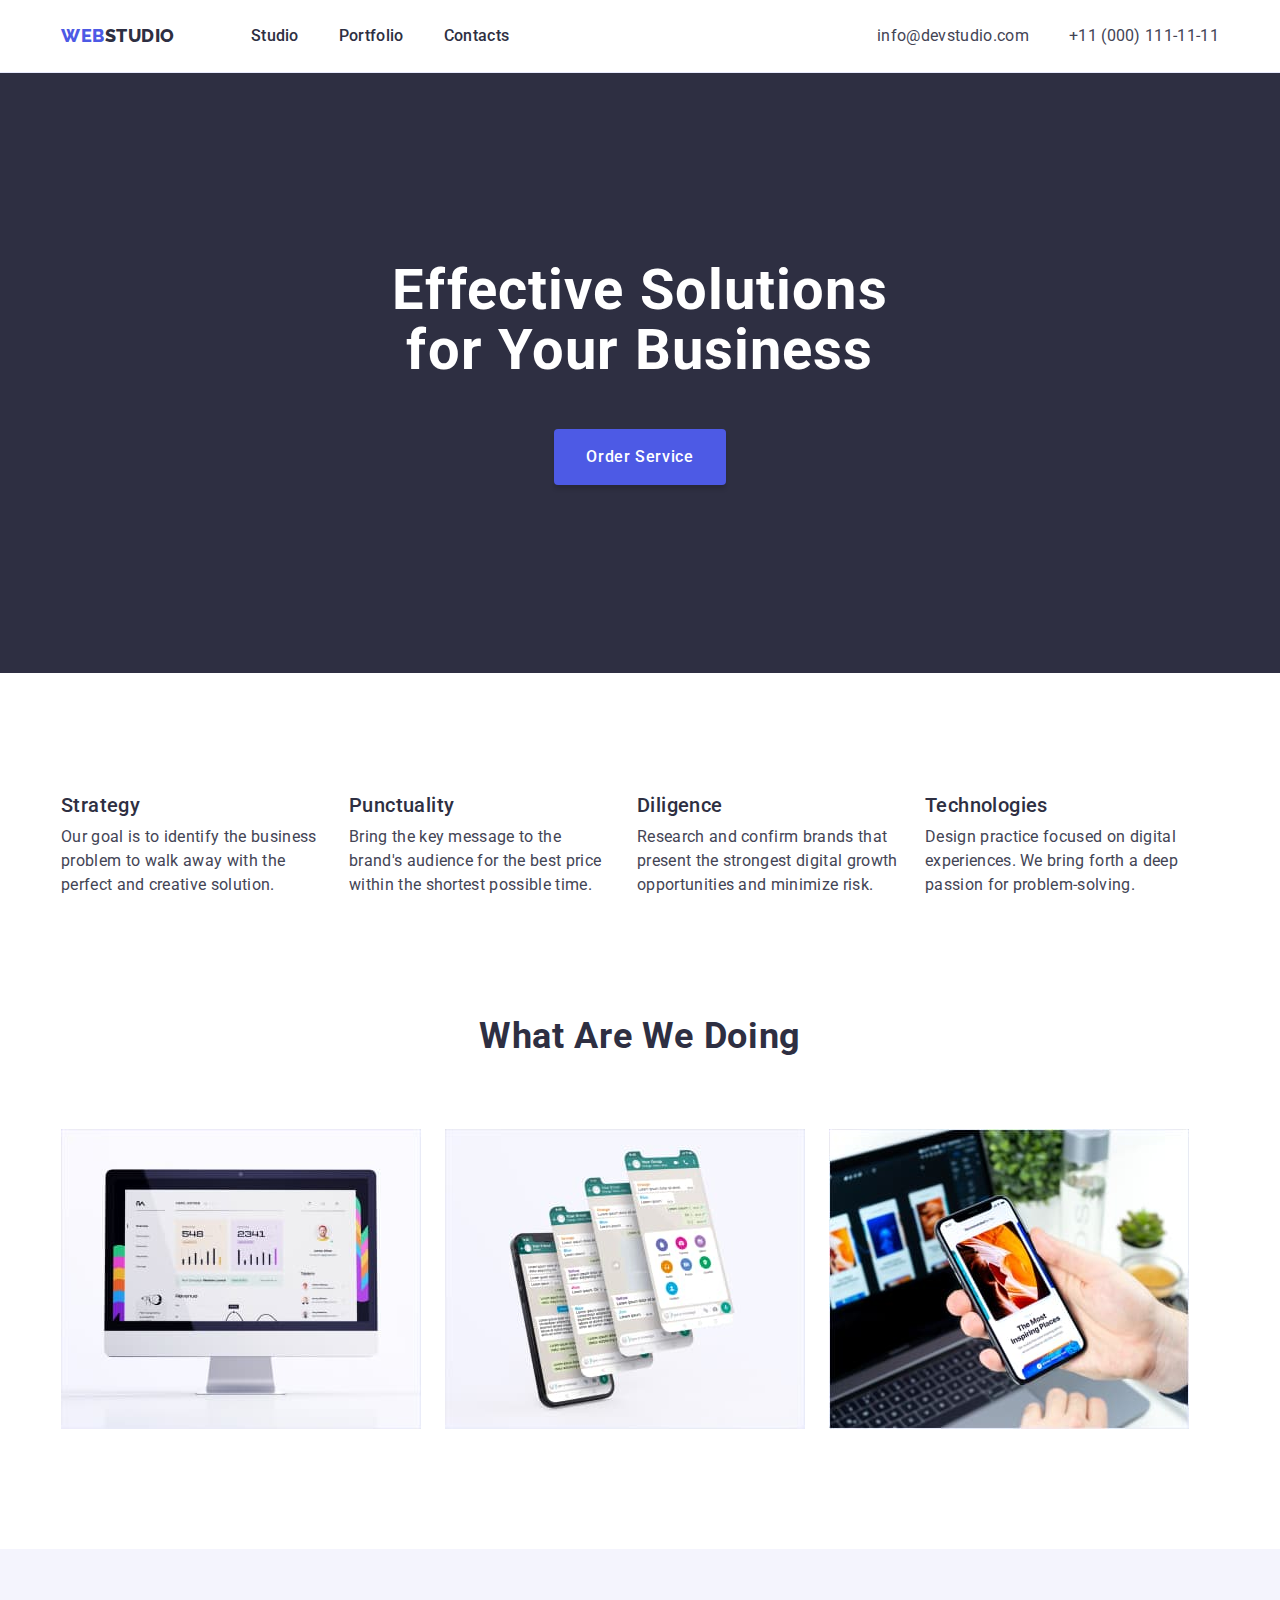
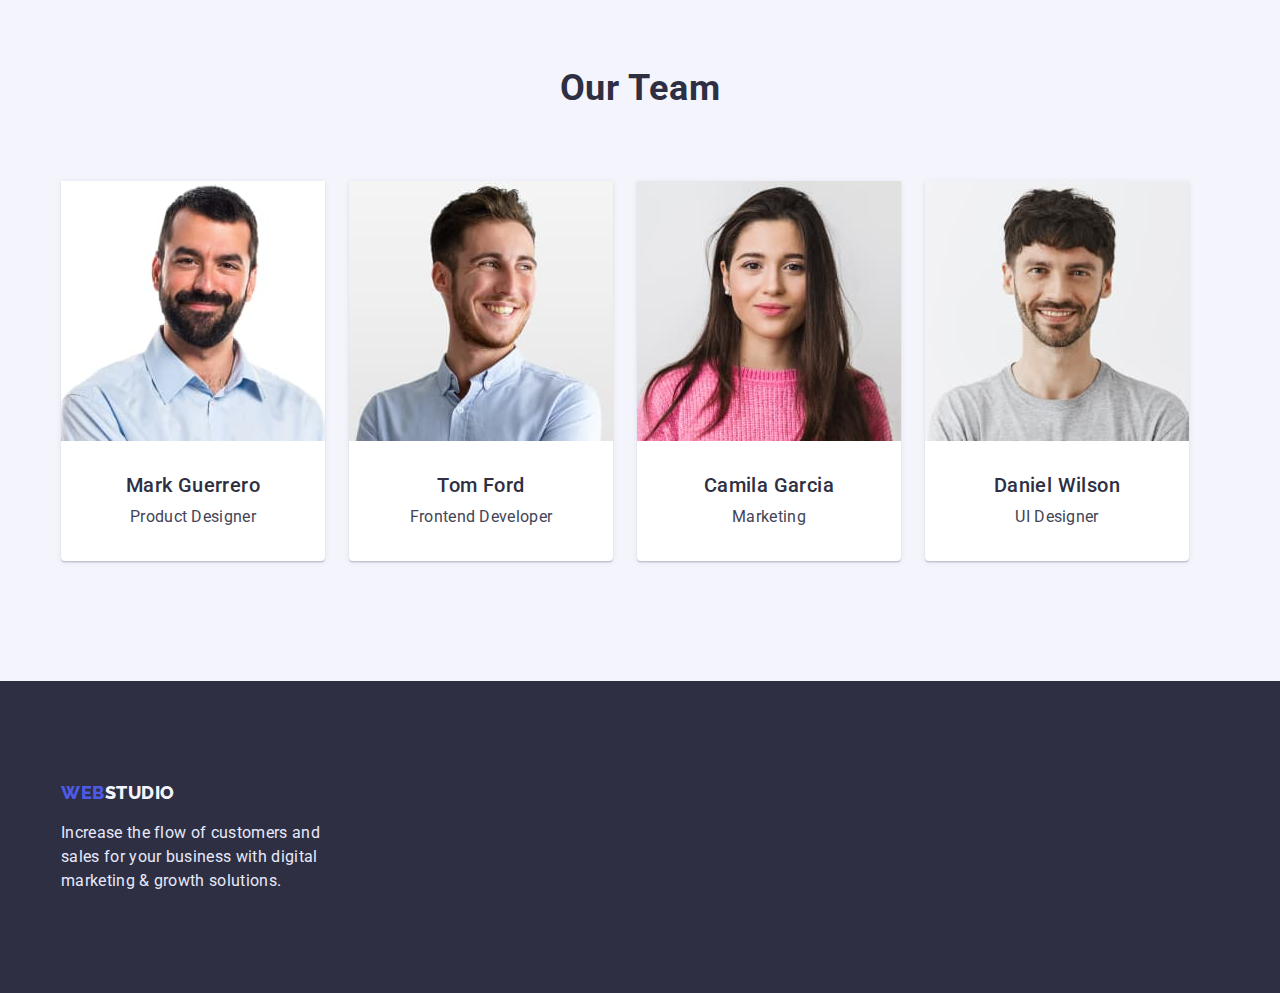
==== index.html @ cf410f0a "Initial commit" ====
<!DOCTYPE html>
<html lang="en">
  <head>
    <meta charset="UTF-8" />
    <meta http-equiv="X-UA-Compatible" content="IE=edge" />
    <meta name="viewport" content="width=device-width, initial-scale=1.0" />
    <title>WebStudio</title>
    <link rel="preconnect" href="https://fonts.googleapis.com" />
    <link rel="preconnect" href="https://fonts.gstatic.com" crossorigin />
    <link
      href="https://fonts.googleapis.com/css2?family=Raleway:wght@800&family=Roboto:wght@400;500;700;900&display=swap"
      rel="stylesheet" />
    <link rel="stylesheet" href="./css/reset.css" />
    <link
      rel="stylesheet"
      href="https://cdnjs.cloudflare.com/ajax/libs/modern-normalize/1.1.0/modern-normalize.min.css"
      integrity="sha512-wpPYUAdjBVSE4KJnH1VR1HeZfpl1ub8YT/NKx4PuQ5NmX2tKuGu6U/JRp5y+Y8XG2tV+wKQpNHVUX03MfMFn9Q=="
      crossorigin="anonymous"
      referrerpolicy="no-referrer" />
    <link rel="stylesheet" href="./css/styles.css" />
  </head>
  <body>
    <header class="header">
      <div class="container">
        <nav class="nav-section">
          <a class="logo" href="./index.html"
            >Web<span class="logo-header">Studio</span></a
          >
          <ul class="nav">
            <li class="nav-list">
              <a class="nav-link activ" href="./index.html">Studio</a>
            </li>
            <li>
              <a class="nav-link" href="./portfolio.html">Portfolio</a>
            </li>
            <li>
              <a class="nav-link" href="">Contacts</a>
            </li>
          </ul>
        </nav>
        <address class="">
          <ul class="address">
            <li>
              <a class="address-link" href="mailto:info@devstudio.com"
                >info@devstudio.com</a
              >
            </li>
            <li>
              <a class="address-link" href="tel:+110001111111"
                >+11 (000) 111-11-11</a
              >
            </li>
          </ul>
        </address>
      </div>
    </header>
    <main>
      <section class="hero">
        <div class="container">
          <div class="hero-content">
            <h1 class="hero-title">Effective Solutions for Your Business</h1>
            <button class="hero-btn" type="button">Order Service</button>
          </div>
        </div>
      </section>
      <section class="skills">
        <div class="container">
          <h2 class="hidden">Skills</h2>
          <ul class="skills-list">
            <li class="skills-item">
              <h3 class="skills-subtitle">Strategy</h3>
              <p class="skills-text">
                Our goal is to identify the business problem to walk away with
                the perfect and creative solution.
              </p>
            </li>
            <li class="skills-item">
              <h3 class="skills-subtitle">Punctuality</h3>
              <p class="skills-text">
                Bring the key message to the brand's audience for the best price
                within the shortest possible time.
              </p>
            </li>
            <li class="skills-item">
              <h3 class="skills-subtitle">Diligence</h3>
              <p class="skills-text">
                Research and confirm brands that present the strongest digital
                growth opportunities and minimize risk.
              </p>
            </li>
            <li class="skills-item">
              <h3 class="skills-subtitle">Technologies</h3>
              <p class="skills-text">
                Design practice focused on digital experiences. We bring forth a
                deep passion for problem-solving.
              </p>
            </li>
          </ul>
        </div>
      </section>
      <section class="doing">
        <div class="container">
          <h2 class="doing-title">What are we doing</h2>
          <ul class="doing-list">
            <li class="doing-item">
              <img
                src="./images/home/work/desktop.jpg"
                alt="Image desktop app"
                width="360"
                height="300" />
            </li>
            <li class="doing-item">
              <img
                src="./images/home/work/mobile.jpg"
                alt="Image mobile app"
                width="360"
                height="300" />
            </li>
            <li class="doing-item">
              <img
                src="./images/home/work/adaptive.jpg"
                alt="Image adaptive app"
                width="360"
                height="300" />
            </li>
          </ul>
        </div>
      </section>
      <section class="team">
        <div class="container">
          <h2 class="team-title">Our Team</h2>
          <ul class="team-list">
            <li class="team-item">
              <img
                src="./images/home/team/mark.jpg"
                alt="Photo Mark Guerrero"
                width="264"
                height="260" />
              <div class="team-content">
                <h3 class="team-subtitle">Mark Guerrero</h3>
                <p class="team-text">Product Designer</p>
              </div>
            </li>
            <li class="team-item">
              <img
                src="./images/home/team/tom.jpg"
                alt="Photo Tom Ford"
                width="264"
                height="260" />
              <div class="team-content">
                <h3 class="team-subtitle">Tom Ford</h3>
                <p class="team-text">Frontend Developer</p>
              </div>
            </li>
            <li class="team-item">
              <img
                src="./images/home/team/camila.jpg"
                alt="Photo Camila Garcia"
                width="264"
                height="260" />
              <div class="team-content">
                <h3 class="team-subtitle">Camila Garcia</h3>
                <p class="team-text">Marketing</p>
              </div>
            </li>
            <li class="team-item">
              <img
                src="./images/home/team/daniel.jpg"
                alt="Photo Daniel Wilson"
                width="264"
                height="260" />
              <div class="team-content">
                <h3 class="team-subtitle">Daniel Wilson</h3>
                <p class="team-text">UI Designer</p>
              </div>
            </li>
          </ul>
        </div>
      </section>
    </main>
    <footer class="footer">
      <div class="container">
        <div class="footer-content">
          <a class="logo" href="./index.html"
            >Web<span class="logo-footer">Studio</span></a
          >
          <p class="footer-text">
            Increase the flow of customers and sales for your business with
            digital marketing & growth solutions.
          </p>
        </div>
      </div>
    </footer>
  </body>
</html>
---- css/styles.css ----
:root {
  --font: "Roboto", sans-serif;
  --color-dark: #2e2f42;
  --color-light: #fff;
  --color-alt: #f4f4fd;
  --color-accent: #4d5ae5;
  --color-active: #404bbf;
  --color-text-light: #e7e9fc;
  --color-text-dark: #434455;

  /* --color-text-modal: #8e8f99; */

  /* --color-bgd-hero: rgba(46, 47, 66, 0.7); */

  /* --color-bgd-modal: rgba(46, 47, 66, 0.4); */

  /* --color-bgd-valid: #31d0aa; */
  --font-heavy: 900;
  --font-black: 800;
  --font-bold: 700;
  --font-medium: 500;
  --font-regular: 400;
  --font-size-h1: 56px;
  --font-size-h2: 36px;
  --font-size-h3: 20px;
  --font-size-big: 18px;
  --font-size-normal: 16px;
  --font-size-small: 12px;
}

body {
  font-family: var(--font);
  font-size: var(--font-size-normal);
  color: var(--color-text-dark);
  background-color: var(--color-light);
}

.container {
  width: 100%;
  max-width: 1158px;
  padding: 0 15px;
  margin: 0 auto;
}

.hidden {
  position: absolute;
  width: 1px;
  height: 1px;
  padding: 0;
  margin: -1px;
  overflow: hidden;
  clip: rect(0 0 0 0);
  clip-path: inset(100%);
  white-space: nowrap;
  border: 0;
}

.logo {
  font-family: Raleway, sans-serif;
  font-size: var(--font-size-big);
  font-weight: var(--font-black);
  line-height: 1.33;
  color: var(--color-accent);
  text-transform: uppercase;
  letter-spacing: 0.03em;
}

.nav-link:is(:hover, :focus),
.address-link:is(:hover, :focus),
.work-subtitle:is(:hover, :focus),
.work-text:is(:hover, :focus) {
  color: var(--color-active);
}

.address-link,
.work-text {
  color: var(--color-text-dark);
}

.hero,
.footer {
  background-color: var(--color-dark);
}

.nav-link,
.address-link,
.skills-text,
.team-text,
.footer-text,
.work-text {
  line-height: 1.5;
  letter-spacing: 0.02em;
}

.address-link,
.skills-text,
.team-text,
.footer-text,
.work-text {
  font-weight: var(--font-regular);
}

.hero-title {
  font-size: var(--font-size-h1);
  line-height: 1.07;
}

.hero-title,
.doing-title,
.team-title {
  font-weight: var(--font-bold);
  text-align: center;
  letter-spacing: 0.02em;
}

.doing-title,
.team-title {
  font-size: var(--font-size-h2);
  line-height: 1.11;
  color: var(--color-dark);
  text-transform: capitalize;
}

.team-subtitle,
.team-text {
  text-align: center;
}

.hero-btn,
.work-btn {
  font-weight: var(--font-medium);
  line-height: 1.5;
  letter-spacing: 0.04em;
}

.hero-btn,
.hero-title,
.work-btn:is(:hover, :focus) {
  color: var(--color-light);
}

.hero-btn:is(:hover, :focus),
.work-btn:is(:hover, :focus) {
  background-color: var(--color-active);
}

.skills-subtitle,
.team-subtitle,
.work-subtitle {
  margin-bottom: 8px;
  font-size: var(--font-size-h3);
  font-weight: var(--font-medium);
  line-height: 1.2;
  color: var(--color-dark);
  letter-spacing: 0.02em;
}

/***************** HOME ******************/

/* =============== HEADER =============== */
.header {
  padding-top: 24px;
  padding-bottom: 24px;
  border-bottom: 1px solid var(--color-text-light);
}

.header > div {
  display: flex;
  align-items: center;
  justify-content: space-between;
}

.logo-header {
  color: var(--color-dark);
}

.nav-section {
  display: flex;
  gap: 76px;
}

.nav {
  display: flex;
  gap: 40px;
}

.nav-link {
  font-weight: var(--font-medium);
  color: var(--color-dark);
}

.address {
  display: flex;
  gap: 40px;
}

/* =============== HERO =============== */
.hero {
  padding-top: 188px;
  padding-bottom: 188px;
}

.hero-title {
  width: 500px;
  margin: 0 auto;
}

.hero-btn {
  display: block;
  padding: 16px 32px;
  margin: 48px auto 0;
  background-color: var(--color-accent);
  border-radius: 4px;
  box-shadow: 0 4px 4px rgb(0 0 0 / 15%);
}

/* =============== SKILLS =============== */
.skills {
  padding-top: 120px;
  padding-bottom: 120px;
}

.skills-list {
  display: flex;
  gap: 24px;
}

.skills-item {
  width: 264px;
}

/* =============== DOING =============== */
.doing {
  padding-bottom: 120px;
}

.doing-title {
  margin-bottom: 72px;
}

.doing-list {
  display: flex;
  gap: 24px;
}

/* =============== TEAM =============== */
.team {
  padding-top: 120px;
  padding-bottom: 120px;
  background-color: var(--color-alt);
}

.team-title {
  margin-bottom: 72px;
}

.team-list {
  display: flex;
  gap: 24px;
}

.team-item {
  width: 264px;
  background-color: var(--color-light);
  border-radius: 0 0 4px 4px;
  box-shadow:
    0 1px 6px rgb(46 47 66 / 8%),
    0 1px 1px rgb(46 47 66 / 16%),
    0 2px 1px rgb(46 47 66 / 8%);
}

.team-content {
  padding: 32px 16px;
}

/* =============== FOOTER =============== */
.footer {
  padding-top: 100px;
  padding-bottom: 100px;
}

.footer-content {
  width: 264px;
}

.logo-footer {
  color: var(--color-alt);
}

.footer-text {
  margin-top: 16px;
  color: var(--color-text-light);
}

/***************** PORTFOLIO ******************/
.work {
  padding-top: 96px;
  padding-bottom: 96px;
}

.work-list-btn {
  display: flex;
  gap: 24px;
  justify-content: center;
  margin-bottom: 72px;
}

.work-btn {
  padding: 12px 24px;
  color: var(--color-accent);
  background-color: var(--color-alt);
  border: 1px solid var(--color-text-light);
  border-radius: 4px;
}

.work-btn:is(:hover, :focus) {
  border: 1px solid var(--color-active);
  box-shadow:
    0 3px 1px rgb(0 0 0 / 10%),
    0 2px 1px rgb(0 0 0 / 8%),
    0 2px 2px rgb(0 0 0 / 12%);
}

.work-list {
  display: flex;
  flex-wrap: wrap;
  gap: 48px 24px;
  margin-bottom: 24px;
}

.work-item {
  width: 360px;
}

.work-link img {
  background:
    linear-gradient(
      0deg,
      rgb(77 90 229 / 10%),
      rgb(77 90 229 / 10%)
    );
}

.work-content {
  padding: 32px 16px;
  border: 1px solid var(--color-text-light);
  border-top: 0;
}
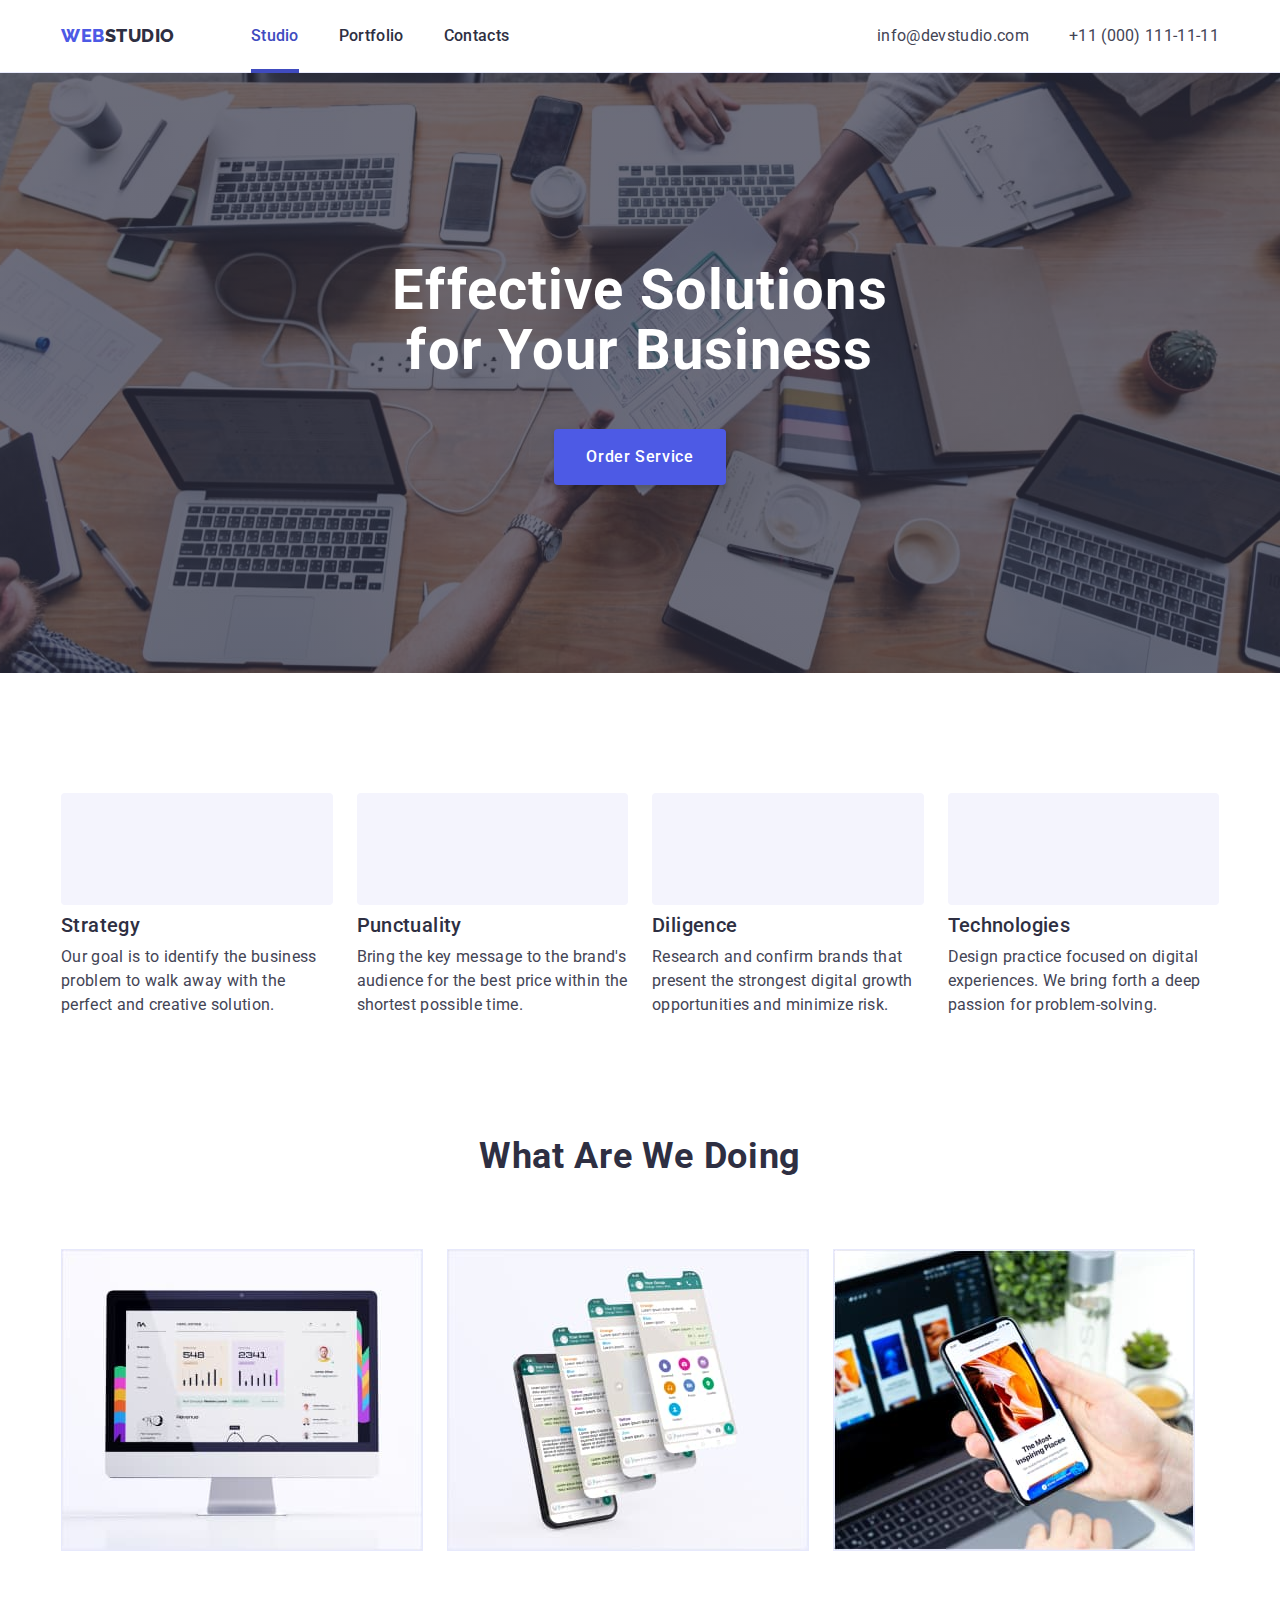
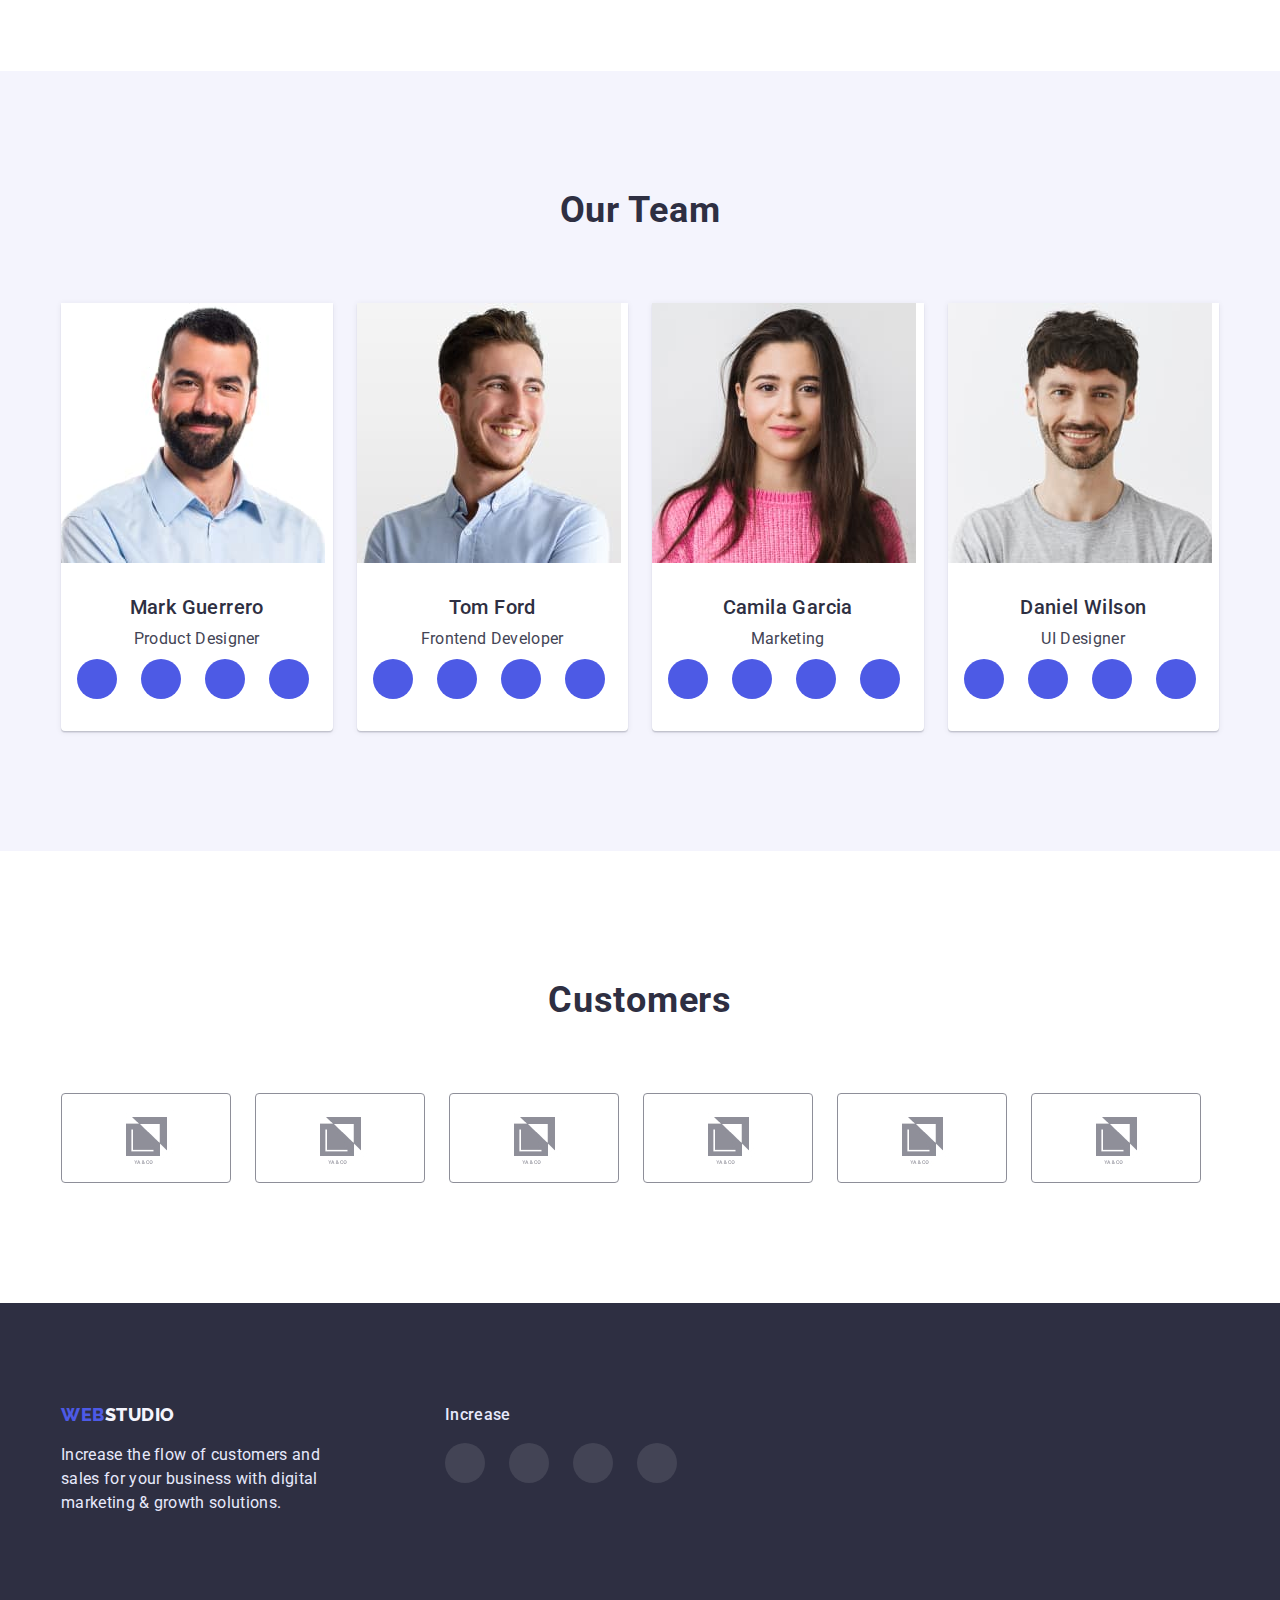
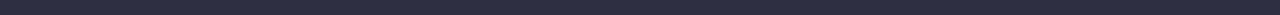
==== commit 13011646: "ДЗ4" ====
--- a/index.html
+++ b/index.html
@@ -68,6 +68,7 @@
           <h2 class="hidden">Skills</h2>
           <ul class="skills-list">
             <li class="skills-item">
+              <div class="skills-icon"></div>
               <h3 class="skills-subtitle">Strategy</h3>
               <p class="skills-text">
                 Our goal is to identify the business problem to walk away with
@@ -75,6 +76,7 @@
               </p>
             </li>
             <li class="skills-item">
+              <div class="skills-icon"></div>
               <h3 class="skills-subtitle">Punctuality</h3>
               <p class="skills-text">
                 Bring the key message to the brand's audience for the best price
@@ -82,6 +84,7 @@
               </p>
             </li>
             <li class="skills-item">
+              <div class="skills-icon"></div>
               <h3 class="skills-subtitle">Diligence</h3>
               <p class="skills-text">
                 Research and confirm brands that present the strongest digital
@@ -89,6 +92,7 @@
               </p>
             </li>
             <li class="skills-item">
+              <div class="skills-icon"></div>
               <h3 class="skills-subtitle">Technologies</h3>
               <p class="skills-text">
                 Design practice focused on digital experiences. We bring forth a
@@ -139,6 +143,20 @@
               <div class="team-content">
                 <h3 class="team-subtitle">Mark Guerrero</h3>
                 <p class="team-text">Product Designer</p>
+                <ul class="team-social-list">
+                  <li class="team-social-item">
+                    <a class="team-social-link" href=""></a>
+                  </li>
+                  <li class="team-social-item">
+                    <a class="team-social-link" href=""></a>
+                  </li>
+                  <li class="team-social-item">
+                    <a class="team-social-link" href=""></a>
+                  </li>
+                  <li class="team-social-item">
+                    <a class="team-social-link" href=""></a>
+                  </li>
+                </ul>
               </div>
             </li>
             <li class="team-item">
@@ -150,6 +168,20 @@
               <div class="team-content">
                 <h3 class="team-subtitle">Tom Ford</h3>
                 <p class="team-text">Frontend Developer</p>
+                <ul class="team-social-list">
+                  <li class="team-social-item">
+                    <a class="team-social-link" href=""></a>
+                  </li>
+                  <li class="team-social-item">
+                    <a class="team-social-link" href=""></a>
+                  </li>
+                  <li class="team-social-item">
+                    <a class="team-social-link" href=""></a>
+                  </li>
+                  <li class="team-social-item">
+                    <a class="team-social-link" href=""></a>
+                  </li>
+                </ul>
               </div>
             </li>
             <li class="team-item">
@@ -161,6 +193,20 @@
               <div class="team-content">
                 <h3 class="team-subtitle">Camila Garcia</h3>
                 <p class="team-text">Marketing</p>
+                <ul class="team-social-list">
+                  <li class="team-social-item">
+                    <a class="team-social-link" href=""></a>
+                  </li>
+                  <li class="team-social-item">
+                    <a class="team-social-link" href=""></a>
+                  </li>
+                  <li class="team-social-item">
+                    <a class="team-social-link" href=""></a>
+                  </li>
+                  <li class="team-social-item">
+                    <a class="team-social-link" href=""></a>
+                  </li>
+                </ul>
               </div>
             </li>
             <li class="team-item">
@@ -172,7 +218,58 @@
               <div class="team-content">
                 <h3 class="team-subtitle">Daniel Wilson</h3>
                 <p class="team-text">UI Designer</p>
+                <ul class="team-social-list">
+                  <li class="team-social-item">
+                    <a class="team-social-link" href=""></a>
+                  </li>
+                  <li class="team-social-item">
+                    <a class="team-social-link" href=""></a>
+                  </li>
+                  <li class="team-social-item">
+                    <a class="team-social-link" href=""></a>
+                  </li>
+                  <li class="team-social-item">
+                    <a class="team-social-link" href=""></a>
+                  </li>
+                </ul>
               </div>
+            </li>
+          </ul>
+        </div>
+      </section>
+      <section class="customers">
+        <div class="container">
+          <h2 class="customers-title">Customers</h2>
+          <ul class="customers-list">
+            <li class="customers-item">
+              <a href=""
+                ><img class="customers-logo" src="./images/Logo.jpg" alt="logo"
+              /></a>
+            </li>
+            <li class="customers-item">
+              <a href=""
+                ><img class="customers-logo" src="./images/Logo.jpg" alt="logo"
+              /></a>
+            </li>
+            <li class="customers-item">
+              <a href=""
+                ><img class="customers-logo" src="./images/Logo.jpg" alt="logo"
+              /></a>
+            </li>
+            <li class="customers-item">
+              <a href=""
+                ><img class="customers-logo" src="./images/Logo.jpg" alt="logo"
+              /></a>
+            </li>
+            <li class="customers-item">
+              <a href=""
+                ><img class="customers-logo" src="./images/Logo.jpg" alt="logo"
+              /></a>
+            </li>
+            <li class="customers-item">
+              <a href=""
+                ><img class="customers-logo" src="./images/Logo.jpg" alt="logo"
+              /></a>
             </li>
           </ul>
         </div>
@@ -189,6 +286,23 @@
             digital marketing & growth solutions.
           </p>
         </div>
+        <div class="footer-social-content">
+          <p class="footer-social-title">Increase</p>
+          <ul class="footer-social-list">
+            <li class="footer-social-item">
+              <a class="footer-social-link" href=""></a>
+            </li>
+            <li class="footer-social-item">
+              <a class="footer-social-link" href=""></a>
+            </li>
+            <li class="footer-social-item">
+              <a class="footer-social-link" href=""></a>
+            </li>
+            <li class="footer-social-item">
+              <a class="footer-social-link" href=""></a>
+            </li>
+          </ul>
+        </div>
       </div>
     </footer>
   </body>
--- a/css/styles.css
+++ b/css/styles.css
@@ -7,14 +7,6 @@
   --color-active: #404bbf;
   --color-text-light: #e7e9fc;
   --color-text-dark: #434455;
-
-  /* --color-text-modal: #8e8f99; */
-
-  /* --color-bgd-hero: rgba(46, 47, 66, 0.7); */
-
-  /* --color-bgd-modal: rgba(46, 47, 66, 0.4); */
-
-  /* --color-bgd-valid: #31d0aa; */
   --font-heavy: 900;
   --font-black: 800;
   --font-bold: 700;
@@ -26,192 +18,166 @@
   --font-size-big: 18px;
   --font-size-normal: 16px;
   --font-size-small: 12px;
+  --color-bgd-hero: rgb(46 47 66 / 70%);
+  --color-modal: #8e8f99;
+
+  /* --color-bgd-modal: rgba(46, 47, 66, 0.4); */
+
+  /* --color-bgd-valid: #31d0aa; */
 }
 
 body {
+  background-color: var(--color-light);
   font-family: var(--font);
   font-size: var(--font-size-normal);
   color: var(--color-text-dark);
-  background-color: var(--color-light);
 }
 
 .container {
+  margin: 0 auto;
+  max-width: 1158px;
   width: 100%;
-  max-width: 1158px;
   padding: 0 15px;
-  margin: 0 auto;
 }
 
 .hidden {
   position: absolute;
+  border: 0;
+  margin: -1px;
+  height: 1px;
   width: 1px;
-  height: 1px;
+  overflow: hidden;
   padding: 0;
-  margin: -1px;
-  overflow: hidden;
+  white-space: nowrap;
   clip: rect(0 0 0 0);
   clip-path: inset(100%);
-  white-space: nowrap;
-  border: 0;
 }
 
 .logo {
+  text-transform: uppercase;
+  letter-spacing: 0.03em;
   font-family: Raleway, sans-serif;
   font-size: var(--font-size-big);
+  line-height: 1.33;
   font-weight: var(--font-black);
-  line-height: 1.33;
   color: var(--color-accent);
-  text-transform: uppercase;
-  letter-spacing: 0.03em;
-}
-
-.nav-link:is(:hover, :focus),
-.address-link:is(:hover, :focus),
-.work-subtitle:is(:hover, :focus),
-.work-text:is(:hover, :focus) {
+}
+
+/***************** HOME ******************/
+
+/* =============== HEADER =============== */
+.header {
+  border-bottom: 1px solid var(--color-text-light);
+  box-shadow:
+    0 2px 1px rgb(46 47 66 / 8%),
+    0 1px 1px rgb(46 47 66 / 16%),
+    0 1px 6px rgb(46 47 66 / 8%);
+}
+
+.header .container {
+  display: flex;
+  justify-content: space-between;
+  align-items: center;
+}
+
+.nav-section .logo {
+  padding-top: 24px;
+  padding-bottom: 24px;
+}
+
+.logo-header {
+  color: var(--color-dark);
+}
+
+.nav-section {
+  display: flex;
+  align-items: center;
+  gap: 76px;
+}
+
+.nav {
+  display: flex;
+  gap: 40px;
+}
+
+.nav-link {
+  padding-top: 24px;
+  padding-bottom: 24px;
+  letter-spacing: 0.02em;
+  line-height: 1.5;
+  font-weight: var(--font-medium);
+  color: var(--color-dark);
+}
+
+.activ,
+.nav-link:is(:hover, :focus) {
   color: var(--color-active);
 }
 
-.address-link,
-.work-text {
+.address {
+  display: flex;
+  gap: 40px;
+}
+
+.address-link {
+  padding-top: 24px;
+  padding-bottom: 24px;
+  letter-spacing: 0.02em;
+  line-height: 1.5;
+  font-weight: var(--font-regular);
   color: var(--color-text-dark);
 }
 
-.hero,
-.footer {
+.address-link:is(:hover, :focus) {
+  color: var(--color-active);
+}
+
+.activ {
+  border-bottom: 4px solid var(--color-active);
+  color: var(--color-active);
+}
+
+/* =============== HERO =============== */
+.hero {
   background-color: var(--color-dark);
-}
-
-.nav-link,
-.address-link,
-.skills-text,
-.team-text,
-.footer-text,
-.work-text {
-  line-height: 1.5;
-  letter-spacing: 0.02em;
-}
-
-.address-link,
-.skills-text,
-.team-text,
-.footer-text,
-.work-text {
-  font-weight: var(--font-regular);
+  background-image:
+    linear-gradient(
+      var(--color-bgd-hero),
+      var(--color-bgd-hero)
+    ),
+    url("../images/home/hero/people-office.jpg");
+  background-position: 50% 0;
+  background-size: cover;
+  padding-top: 188px;
+  padding-bottom: 188px;
 }
 
 .hero-title {
+  margin: 0 auto;
+  max-width: 500px;
+  letter-spacing: 0.02em;
   font-size: var(--font-size-h1);
   line-height: 1.07;
-}
-
-.hero-title,
-.doing-title,
-.team-title {
   font-weight: var(--font-bold);
-  text-align: center;
-  letter-spacing: 0.02em;
-}
-
-.doing-title,
-.team-title {
-  font-size: var(--font-size-h2);
-  line-height: 1.11;
-  color: var(--color-dark);
-  text-transform: capitalize;
-}
-
-.team-subtitle,
-.team-text {
-  text-align: center;
-}
-
-.hero-btn,
-.work-btn {
-  font-weight: var(--font-medium);
-  line-height: 1.5;
-  letter-spacing: 0.04em;
-}
-
-.hero-btn,
-.hero-title,
-.work-btn:is(:hover, :focus) {
   color: var(--color-light);
-}
-
-.hero-btn:is(:hover, :focus),
-.work-btn:is(:hover, :focus) {
-  background-color: var(--color-active);
-}
-
-.skills-subtitle,
-.team-subtitle,
-.work-subtitle {
-  margin-bottom: 8px;
-  font-size: var(--font-size-h3);
-  font-weight: var(--font-medium);
-  line-height: 1.2;
-  color: var(--color-dark);
-  letter-spacing: 0.02em;
-}
-
-/***************** HOME ******************/
-
-/* =============== HEADER =============== */
-.header {
-  padding-top: 24px;
-  padding-bottom: 24px;
-  border-bottom: 1px solid var(--color-text-light);
-}
-
-.header > div {
-  display: flex;
-  align-items: center;
-  justify-content: space-between;
-}
-
-.logo-header {
-  color: var(--color-dark);
-}
-
-.nav-section {
-  display: flex;
-  gap: 76px;
-}
-
-.nav {
-  display: flex;
-  gap: 40px;
-}
-
-.nav-link {
-  font-weight: var(--font-medium);
-  color: var(--color-dark);
-}
-
-.address {
-  display: flex;
-  gap: 40px;
-}
-
-/* =============== HERO =============== */
-.hero {
-  padding-top: 188px;
-  padding-bottom: 188px;
-}
-
-.hero-title {
-  width: 500px;
-  margin: 0 auto;
+  text-align: center;
 }
 
 .hero-btn {
   display: block;
-  padding: 16px 32px;
+  border-radius: 4px;
   margin: 48px auto 0;
   background-color: var(--color-accent);
-  border-radius: 4px;
+  padding: 16px 32px;
+  letter-spacing: 0.04em;
+  line-height: 1.5;
+  font-weight: var(--font-medium);
+  color: var(--color-light);
   box-shadow: 0 4px 4px rgb(0 0 0 / 15%);
+}
+
+.hero-btn:is(:hover, :focus) {
+  background-color: var(--color-active);
 }
 
 /* =============== SKILLS =============== */
@@ -225,8 +191,32 @@
   gap: 24px;
 }
 
+.skills-subtitle {
+  margin-bottom: 8px;
+  letter-spacing: 0.02em;
+  font-size: var(--font-size-h3);
+  line-height: 1.2;
+  font-weight: var(--font-medium);
+  color: var(--color-dark);
+}
+
 .skills-item {
-  width: 264px;
+  flex-basis: calc((100% - 48px) / 4);
+}
+
+.skills-icon {
+  display: flex;
+  padding-top: 112px;
+  background-color: var(--color-alt);
+  background-image: url("");
+  border-radius: 4px;
+  margin-bottom: 8px;
+}
+
+.skills-text {
+  letter-spacing: 0.02em;
+  line-height: 1.5;
+  font-weight: var(--font-regular);
 }
 
 /* =============== DOING =============== */
@@ -236,22 +226,47 @@
 
 .doing-title {
   margin-bottom: 72px;
+  text-transform: capitalize;
+  letter-spacing: 0.02em;
+  font-size: var(--font-size-h2);
+  line-height: 1.11;
+  font-weight: var(--font-bold);
+  color: var(--color-dark);
+  text-align: center;
 }
 
 .doing-list {
   display: flex;
   gap: 24px;
+}
+
+.doing-item {
+  border: 1px solid #e7e9fc;
+  background-image:
+    linear-gradient(
+      rgb(77 90 229 / 10%),
+      rgb(77 90 229 / 10%)
+    ),
+    url();
+  background-blend-mode: soft-light, normal;
 }
 
 /* =============== TEAM =============== */
 .team {
+  background-color: var(--color-alt);
   padding-top: 120px;
   padding-bottom: 120px;
-  background-color: var(--color-alt);
 }
 
 .team-title {
   margin-bottom: 72px;
+  text-transform: capitalize;
+  letter-spacing: 0.02em;
+  font-size: var(--font-size-h2);
+  line-height: 1.11;
+  font-weight: var(--font-bold);
+  color: var(--color-dark);
+  text-align: center;
 }
 
 .team-list {
@@ -259,28 +274,98 @@
   gap: 24px;
 }
 
+.team-content {
+  padding: 32px 16px;
+}
+
+.team-subtitle {
+  margin-bottom: 8px;
+  letter-spacing: 0.02em;
+  font-size: var(--font-size-h3);
+  line-height: 1.2;
+  font-weight: var(--font-medium);
+  color: var(--color-dark);
+  text-align: center;
+}
+
 .team-item {
-  width: 264px;
+  flex-basis: calc((100% - 48px) / 4);
+  border-radius: 0 0 4px 4px;
   background-color: var(--color-light);
-  border-radius: 0 0 4px 4px;
   box-shadow:
     0 1px 6px rgb(46 47 66 / 8%),
     0 1px 1px rgb(46 47 66 / 16%),
     0 2px 1px rgb(46 47 66 / 8%);
 }
 
-.team-content {
-  padding: 32px 16px;
+.team-text {
+  letter-spacing: 0.02em;
+  line-height: 1.5;
+  font-weight: var(--font-regular);
+  text-align: center;
+  margin-bottom: 8px;
+}
+
+.team-social-list {
+  display: flex;
+  gap: 24px;
+}
+
+.team-social-link {
+  display: block;
+  height: 40px;
+  width: 40px;
+  background-color: var(--color-accent);
+  border-radius: 20px;
+}
+
+/* =============== CUSTOMERS =============== */
+
+.customers {
+  padding-top: 130px;
+  padding-bottom: 120px;
+}
+
+.customers-title {
+  margin-bottom: 72px;
+  text-transform: capitalize;
+  letter-spacing: 0.02em;
+  font-size: var(--font-size-h2);
+  line-height: 1.11;
+  font-weight: var(--font-bold);
+  color: var(--color-dark);
+  text-align: center;
+}
+
+.customers-list {
+  display: flex;
+  gap: 24px;
+}
+
+.customers-item {
+  /* padding: 16px 32px; */
+  border: 1px solid var(--color-modal);
+  border-radius: 4px;
+}
+
+.customers-logo {
+  padding: 16px 32px;
 }
 
 /* =============== FOOTER =============== */
 .footer {
+  background-color: var(--color-dark);
   padding-top: 100px;
   padding-bottom: 100px;
 }
 
+.footer .container {
+  display: flex;
+}
+
 .footer-content {
-  width: 264px;
+  max-width: 264px;
+  margin-right: 120px;
 }
 
 .logo-footer {
@@ -289,7 +374,31 @@
 
 .footer-text {
   margin-top: 16px;
+  letter-spacing: 0.02em;
+  line-height: 1.5;
+  font-weight: var(--font-regular);
   color: var(--color-text-light);
+}
+
+.footer-social-title {
+  letter-spacing: 0.02em;
+  line-height: 1.5;
+  font-weight: var(--font-medium);
+  color: var(--color-text-light);
+}
+
+.footer-social-list {
+  margin-top: 16px;
+  display: flex;
+  gap: 24px;
+}
+
+.footer-social-link {
+  display: block;
+  height: 40px;
+  width: 40px;
+  background-color: rgb(255 255 255 / 10%);
+  border-radius: 20px;
 }
 
 /***************** PORTFOLIO ******************/
@@ -300,21 +409,26 @@
 
 .work-list-btn {
   display: flex;
-  gap: 24px;
   justify-content: center;
   margin-bottom: 72px;
+  gap: 24px;
 }
 
 .work-btn {
-  padding: 12px 24px;
-  color: var(--color-accent);
-  background-color: var(--color-alt);
   border: 1px solid var(--color-text-light);
   border-radius: 4px;
+  background-color: var(--color-alt);
+  padding: 12px 24px;
+  letter-spacing: 0.04em;
+  line-height: 1.5;
+  font-weight: var(--font-medium);
+  color: var(--color-accent);
 }
 
 .work-btn:is(:hover, :focus) {
   border: 1px solid var(--color-active);
+  background-color: var(--color-active);
+  color: var(--color-light);
   box-shadow:
     0 3px 1px rgb(0 0 0 / 10%),
     0 2px 1px rgb(0 0 0 / 8%),
@@ -324,12 +438,23 @@
 .work-list {
   display: flex;
   flex-wrap: wrap;
+  margin-bottom: 24px;
   gap: 48px 24px;
-  margin-bottom: 24px;
 }
 
 .work-item {
-  width: 360px;
+  border: 1px solid var(--color-text-light);
+  flex-basis: calc((100% - 48px) / 3);
+  box-shadow: 0 1px 6px rgb(46 47 66 / 8%);
+}
+
+.work-item:is(:hover, :focus) {
+  border: 0.5px solid #f4f4fd;
+  border: none;
+  box-shadow:
+    0 1px 6px rgb(46 47 66 / 8%),
+    0 1px 1px rgb(46 47 66 / 16%),
+    0 2px 1px rgb(46 47 66 / 8%);
 }
 
 .work-link img {
@@ -343,6 +468,28 @@
 
 .work-content {
   padding: 32px 16px;
-  border: 1px solid var(--color-text-light);
-  border-top: 0;
-}
+}
+
+.work-subtitle {
+  margin-bottom: 8px;
+  letter-spacing: 0.02em;
+  font-size: var(--font-size-h3);
+  line-height: 1.2;
+  font-weight: var(--font-medium);
+  color: var(--color-dark);
+}
+
+.work-subtitle:is(:hover, :focus) {
+  color: var(--color-active);
+}
+
+.work-text {
+  letter-spacing: 0.02em;
+  line-height: 1.5;
+  font-weight: var(--font-regular);
+  color: var(--color-text-dark);
+}
+
+.work-text:is(:hover, :focus) {
+  color: var(--color-active);
+}
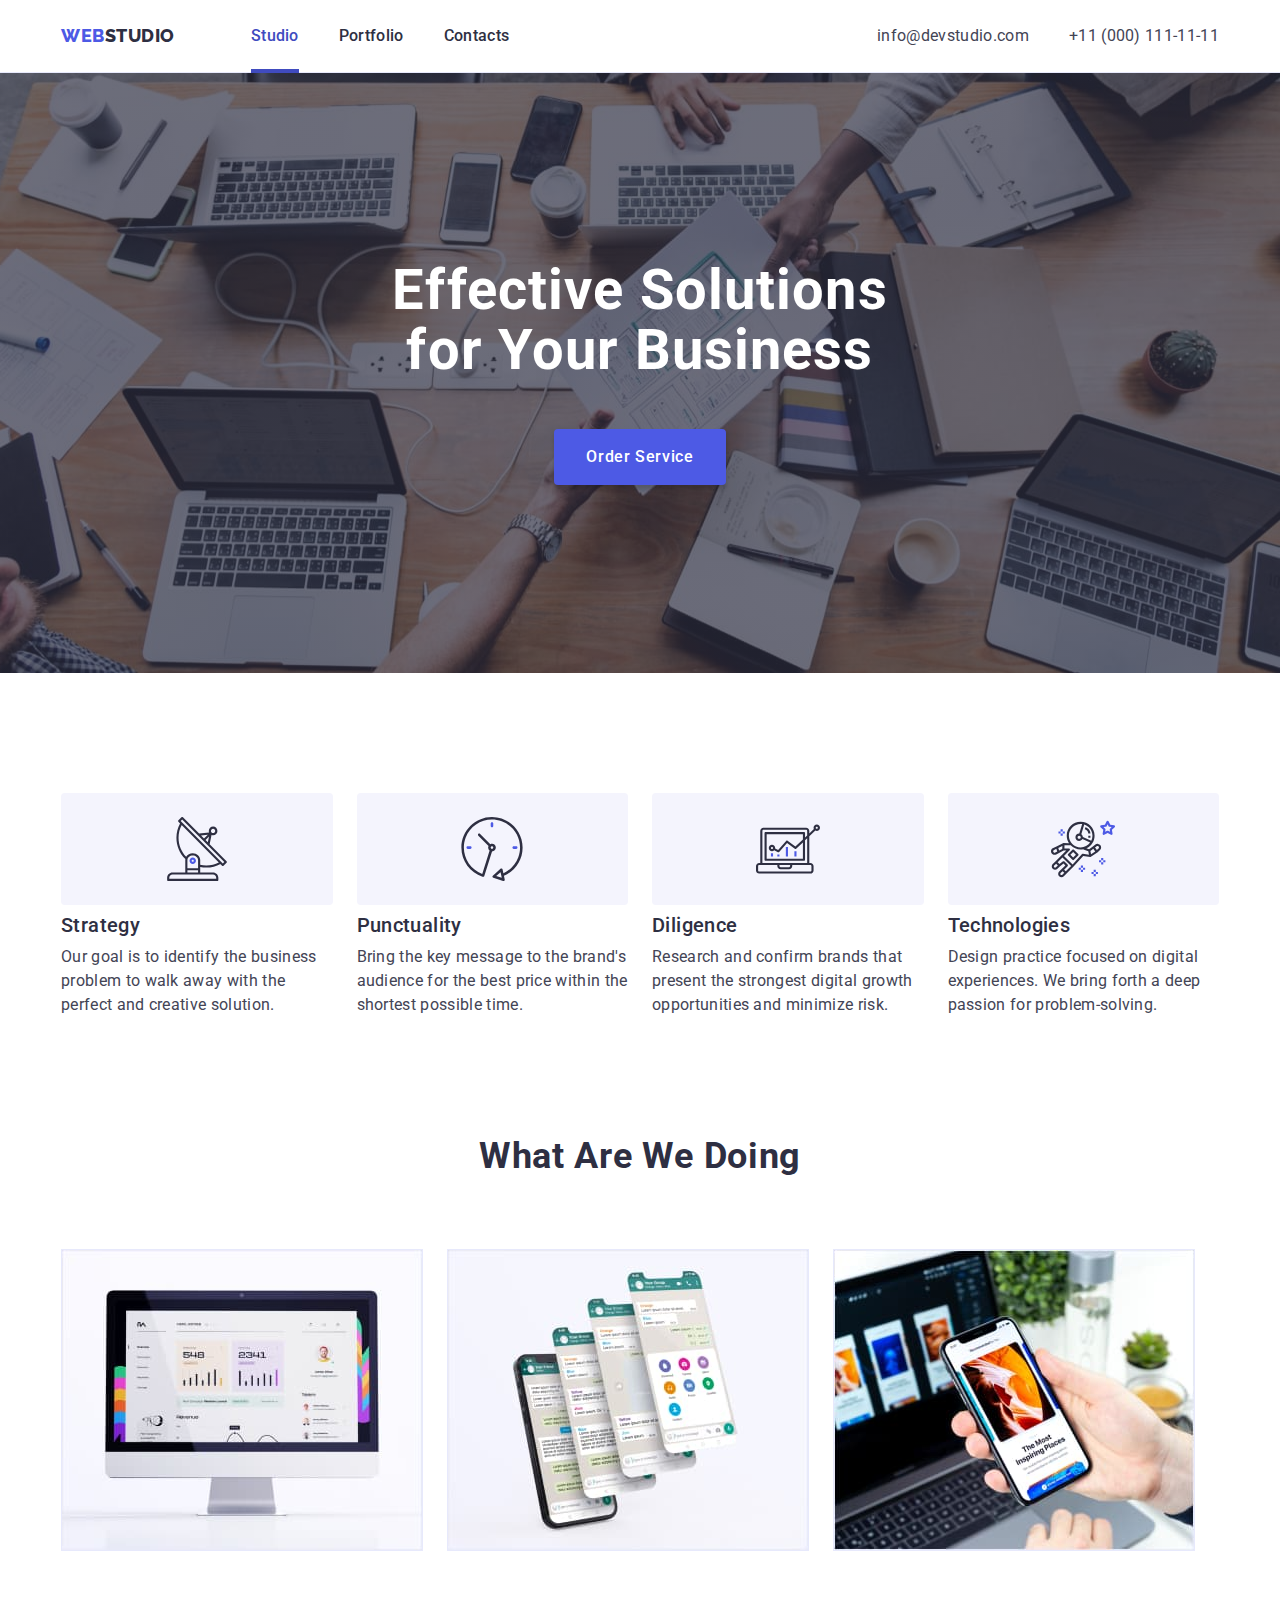
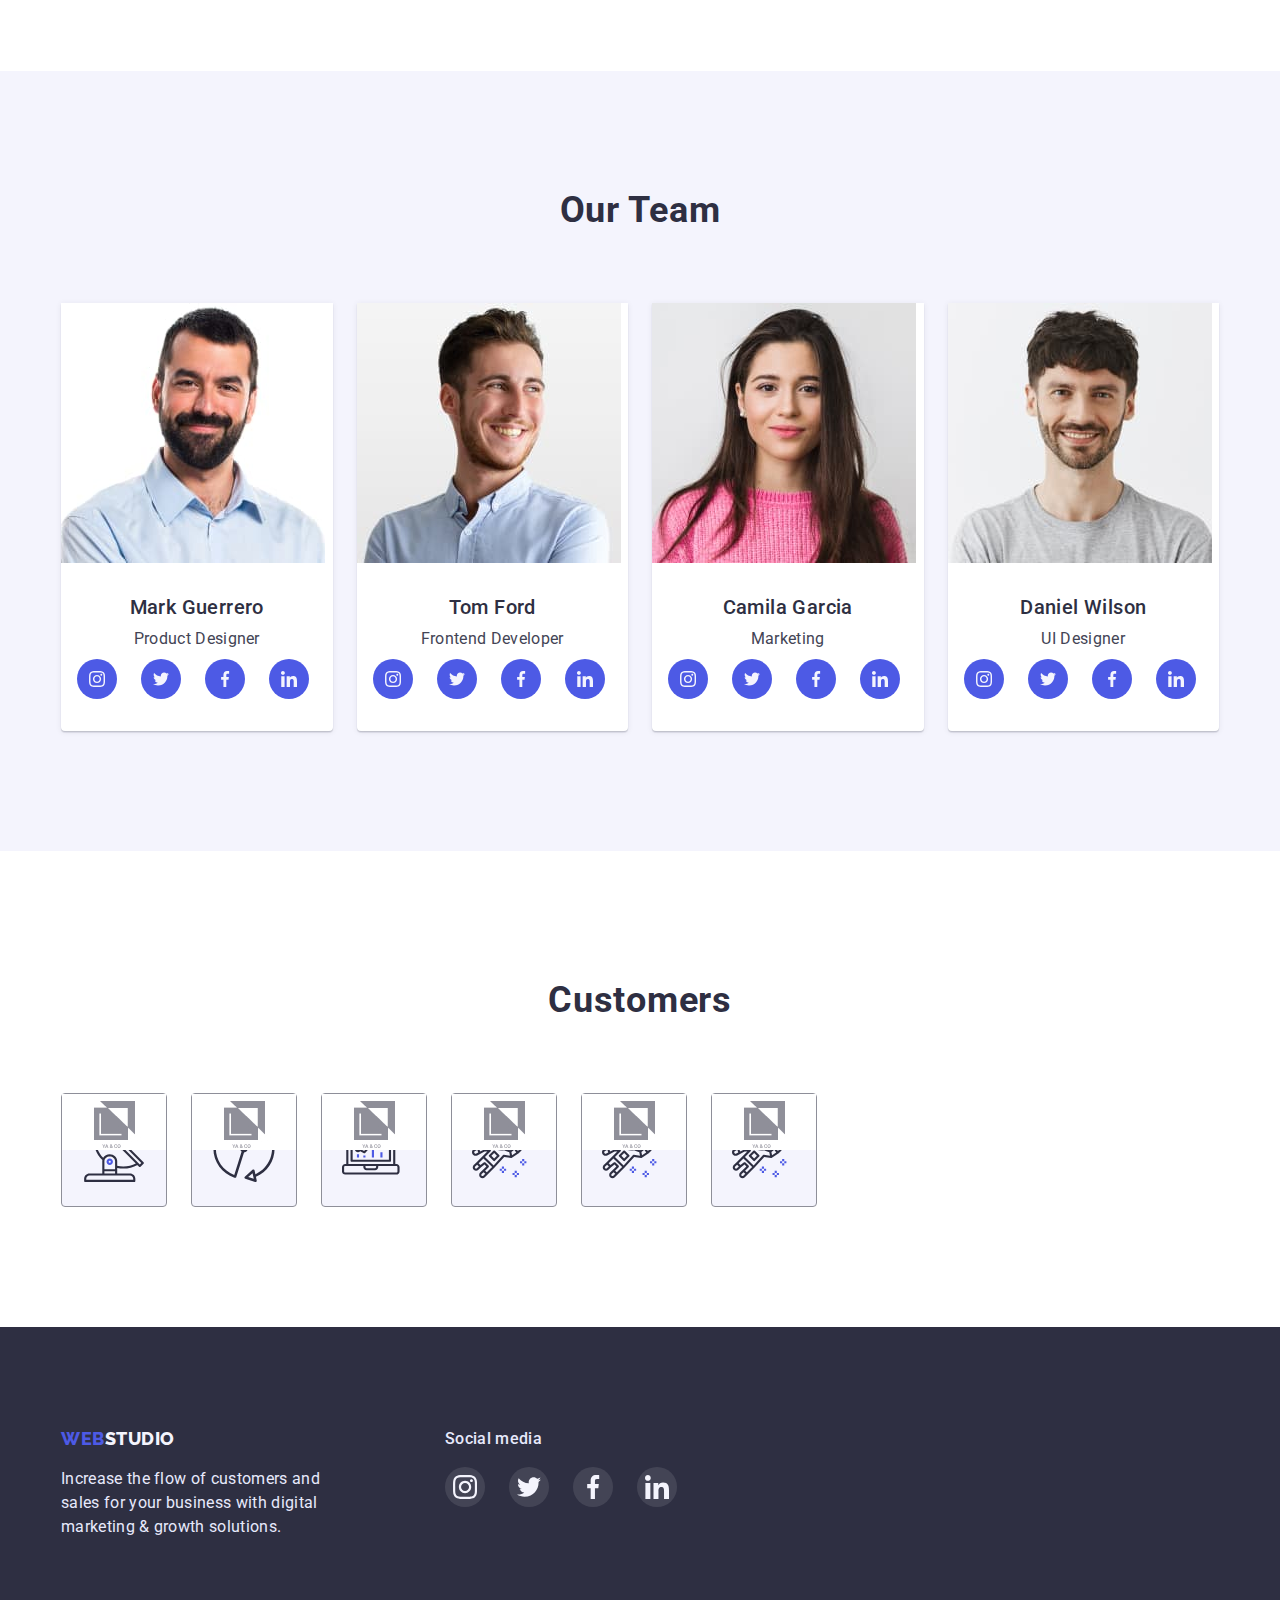
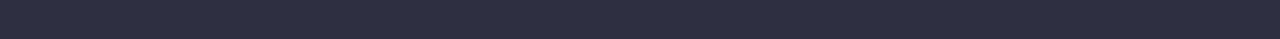
==== commit 10f6ae2f: "fix" ====
--- a/index.html
+++ b/index.html
@@ -28,12 +28,12 @@
           >
           <ul class="nav">
             <li class="nav-list">
-              <a class="nav-link activ" href="./index.html">Studio</a>
-            </li>
-            <li>
+              <a class="nav-link active" href="./index.html">Studio</a>
+            </li>
+            <li class="nav-list">
               <a class="nav-link" href="./portfolio.html">Portfolio</a>
             </li>
-            <li>
+            <li class="nav-list">
               <a class="nav-link" href="">Contacts</a>
             </li>
           </ul>
@@ -68,7 +68,6 @@
           <h2 class="hidden">Skills</h2>
           <ul class="skills-list">
             <li class="skills-item">
-              <div class="skills-icon"></div>
               <h3 class="skills-subtitle">Strategy</h3>
               <p class="skills-text">
                 Our goal is to identify the business problem to walk away with
@@ -76,7 +75,6 @@
               </p>
             </li>
             <li class="skills-item">
-              <div class="skills-icon"></div>
               <h3 class="skills-subtitle">Punctuality</h3>
               <p class="skills-text">
                 Bring the key message to the brand's audience for the best price
@@ -84,7 +82,6 @@
               </p>
             </li>
             <li class="skills-item">
-              <div class="skills-icon"></div>
               <h3 class="skills-subtitle">Diligence</h3>
               <p class="skills-text">
                 Research and confirm brands that present the strongest digital
@@ -92,7 +89,6 @@
               </p>
             </li>
             <li class="skills-item">
-              <div class="skills-icon"></div>
               <h3 class="skills-subtitle">Technologies</h3>
               <p class="skills-text">
                 Design practice focused on digital experiences. We bring forth a
@@ -287,7 +283,7 @@
           </p>
         </div>
         <div class="footer-social-content">
-          <p class="footer-social-title">Increase</p>
+          <p class="footer-social-title">Social media</p>
           <ul class="footer-social-list">
             <li class="footer-social-item">
               <a class="footer-social-link" href=""></a>
--- a/css/styles.css
+++ b/css/styles.css
@@ -20,16 +20,14 @@
   --font-size-small: 12px;
   --color-bgd-hero: rgb(46 47 66 / 70%);
   --color-modal: #8e8f99;
-
-  /* --color-bgd-modal: rgba(46, 47, 66, 0.4); */
-
-  /* --color-bgd-valid: #31d0aa; */
+  --color-footer-active: #31d0aa;
+
+  /* --color-bgd-modal: rgb(46 47 66 / 40%); */
 }
 
 body {
-  background-color: var(--color-light);
-  font-family: var(--font);
-  font-size: var(--font-size-normal);
+  background: var(--color-light);
+  font: var(--font-size-normal) var(--font);
   color: var(--color-text-dark);
 }
 
@@ -56,10 +54,7 @@
 .logo {
   text-transform: uppercase;
   letter-spacing: 0.03em;
-  font-family: Raleway, sans-serif;
-  font-size: var(--font-size-big);
-  line-height: 1.33;
-  font-weight: var(--font-black);
+  font: var(--font-black) var(--font-size-big)/1.33 Raleway, sans-serif;
   color: var(--color-accent);
 }
 
@@ -97,6 +92,7 @@
 
 .nav {
   display: flex;
+  height: 100%;
   gap: 40px;
 }
 
@@ -109,7 +105,7 @@
   color: var(--color-dark);
 }
 
-.activ,
+.active,
 .nav-link:is(:hover, :focus) {
   color: var(--color-active);
 }
@@ -132,22 +128,19 @@
   color: var(--color-active);
 }
 
-.activ {
+.active {
   border-bottom: 4px solid var(--color-active);
   color: var(--color-active);
 }
 
 /* =============== HERO =============== */
 .hero {
-  background-color: var(--color-dark);
-  background-image:
+  background:
     linear-gradient(
       var(--color-bgd-hero),
       var(--color-bgd-hero)
     ),
-    url("../images/home/hero/people-office.jpg");
-  background-position: 50% 0;
-  background-size: cover;
+    url("../images/home/hero/people-office.jpg") 50% 0/cover var(--color-dark);
   padding-top: 188px;
   padding-bottom: 188px;
 }
@@ -167,7 +160,7 @@
   display: block;
   border-radius: 4px;
   margin: 48px auto 0;
-  background-color: var(--color-accent);
+  background: var(--color-accent);
   padding: 16px 32px;
   letter-spacing: 0.04em;
   line-height: 1.5;
@@ -177,7 +170,7 @@
 }
 
 .hero-btn:is(:hover, :focus) {
-  background-color: var(--color-active);
+  background: var(--color-active);
 }
 
 /* =============== SKILLS =============== */
@@ -204,13 +197,32 @@
   flex-basis: calc((100% - 48px) / 4);
 }
 
-.skills-icon {
-  display: flex;
-  padding-top: 112px;
-  background-color: var(--color-alt);
-  background-image: url("");
+.skills-item::before {
+  content: "";
+  display: block;
   border-radius: 4px;
   margin-bottom: 8px;
+  background-color: var(--color-alt);
+  background-position: center;
+  background-size: 64px;
+  background-repeat: no-repeat;
+  height: 112px;
+}
+
+.skills-item:nth-child(1)::before {
+  background-image: url("../sprite.svg#icon-antenna");
+}
+
+.skills-item:nth-child(2)::before {
+  background-image: url("../sprite.svg#icon-clock");
+}
+
+.skills-item:nth-child(3)::before {
+  background-image: url("../sprite.svg#icon-diagram");
+}
+
+.skills-item:nth-child(4)::before {
+  background-image: url("../sprite.svg#icon-astronaut");
 }
 
 .skills-text {
@@ -242,7 +254,7 @@
 
 .doing-item {
   border: 1px solid #e7e9fc;
-  background-image:
+  background:
     linear-gradient(
       rgb(77 90 229 / 10%),
       rgb(77 90 229 / 10%)
@@ -253,7 +265,7 @@
 
 /* =============== TEAM =============== */
 .team {
-  background-color: var(--color-alt);
+  background: var(--color-alt);
   padding-top: 120px;
   padding-bottom: 120px;
 }
@@ -291,7 +303,7 @@
 .team-item {
   flex-basis: calc((100% - 48px) / 4);
   border-radius: 0 0 4px 4px;
-  background-color: var(--color-light);
+  background: var(--color-light);
   box-shadow:
     0 1px 6px rgb(46 47 66 / 8%),
     0 1px 1px rgb(46 47 66 / 16%),
@@ -299,24 +311,54 @@
 }
 
 .team-text {
+  margin-bottom: 8px;
   letter-spacing: 0.02em;
   line-height: 1.5;
   font-weight: var(--font-regular);
   text-align: center;
-  margin-bottom: 8px;
 }
 
 .team-social-list {
   display: flex;
   gap: 24px;
+}
+
+.team-social-item {
+  display: block;
+  border-radius: 50%;
+  background-color: var(--color-accent);
+  background-position: center;
+  background-size: 16px;
+  background-repeat: no-repeat;
+  height: 40px;
+  width: 40px;
+}
+
+.team-social-item:nth-child(1) {
+  background-image: url("../sprite.svg#icon-instagram");
+}
+
+.team-social-item:nth-child(2) {
+  background-image: url("../sprite.svg#icon-twitter");
+}
+
+.team-social-item:nth-child(3) {
+  background-image: url("../sprite.svg#icon-facebook");
+}
+
+.team-social-item:nth-child(4) {
+  background-image: url("../sprite.svg#icon-linkedin");
+}
+
+.team-social-item:is(:hover, :focus) {
+  background-color: var(--color-active);
 }
 
 .team-social-link {
   display: block;
+  border-radius: 50%;
   height: 40px;
   width: 40px;
-  background-color: var(--color-accent);
-  border-radius: 20px;
 }
 
 /* =============== CUSTOMERS =============== */
@@ -343,18 +385,52 @@
 }
 
 .customers-item {
-  /* padding: 16px 32px; */
+  content: "";
+  display: block;
   border: 1px solid var(--color-modal);
   border-radius: 4px;
-}
-
-.customers-logo {
+  background-color: var(--color-alt);
+  background-position: center;
+  background-size: 64px;
+  background-repeat: no-repeat;
+  height: 112px;
+}
+
+.customers-item:nth-child(1) {
+  background-image: url("../sprite.svg#icon-antenna");
+}
+
+.customers-item:nth-child(2) {
+  background-image: url("../sprite.svg#icon-clock");
+}
+
+.customers-item:nth-child(3) {
+  background-image: url("../sprite.svg#icon-diagram");
+}
+
+.customers-item:nth-child(4) {
+  background-image: url("../sprite.svg#icon-astronaut");
+}
+
+.customers-item:nth-child(5) {
+  background-image: url("../sprite.svg#icon-astronaut");
+}
+
+.customers-item:nth-child(6) {
+  background-image: url("../sprite.svg#icon-astronaut");
+}
+
+.customers-item:is(:hover, :focus) {
+  border: 1px solid var(--color-active);
+}
+
+/* .customers-logo {
   padding: 16px 32px;
-}
+} */
 
 /* =============== FOOTER =============== */
 .footer {
-  background-color: var(--color-dark);
+  background: var(--color-dark);
   padding-top: 100px;
   padding-bottom: 100px;
 }
@@ -364,8 +440,8 @@
 }
 
 .footer-content {
+  margin-right: 120px;
   max-width: 264px;
-  margin-right: 120px;
 }
 
 .logo-footer {
@@ -388,17 +464,47 @@
 }
 
 .footer-social-list {
+  display: flex;
   margin-top: 16px;
-  display: flex;
   gap: 24px;
+}
+
+.footer-social-item {
+  display: block;
+  border-radius: 50%;
+  background-color: rgb(255 255 255 / 10%);
+  background-position: center;
+  background-size: 24px;
+  background-repeat: no-repeat;
+  height: 40px;
+  width: 40px;
+}
+
+.footer-social-item:nth-child(1) {
+  background-image: url("../sprite.svg#icon-instagram");
+}
+
+.footer-social-item:nth-child(2) {
+  background-image: url("../sprite.svg#icon-twitter");
+}
+
+.footer-social-item:nth-child(3) {
+  background-image: url("../sprite.svg#icon-facebook");
+}
+
+.footer-social-item:nth-child(4) {
+  background-image: url("../sprite.svg#icon-linkedin");
+}
+
+.footer-social-item:is(:hover, :focus) {
+  background-color: var(--color-footer-active);
 }
 
 .footer-social-link {
   display: block;
+  border-radius: 50%;
   height: 40px;
   width: 40px;
-  background-color: rgb(255 255 255 / 10%);
-  border-radius: 20px;
 }
 
 /***************** PORTFOLIO ******************/
@@ -417,7 +523,7 @@
 .work-btn {
   border: 1px solid var(--color-text-light);
   border-radius: 4px;
-  background-color: var(--color-alt);
+  background: var(--color-alt);
   padding: 12px 24px;
   letter-spacing: 0.04em;
   line-height: 1.5;
@@ -426,8 +532,8 @@
 }
 
 .work-btn:is(:hover, :focus) {
+  background: var(--color-active);
   border: 1px solid var(--color-active);
-  background-color: var(--color-active);
   color: var(--color-light);
   box-shadow:
     0 3px 1px rgb(0 0 0 / 10%),
@@ -443,8 +549,8 @@
 }
 
 .work-item {
+  flex-basis: calc((100% - 48px) / 3);
   border: 1px solid var(--color-text-light);
-  flex-basis: calc((100% - 48px) / 3);
   box-shadow: 0 1px 6px rgb(46 47 66 / 8%);
 }
 
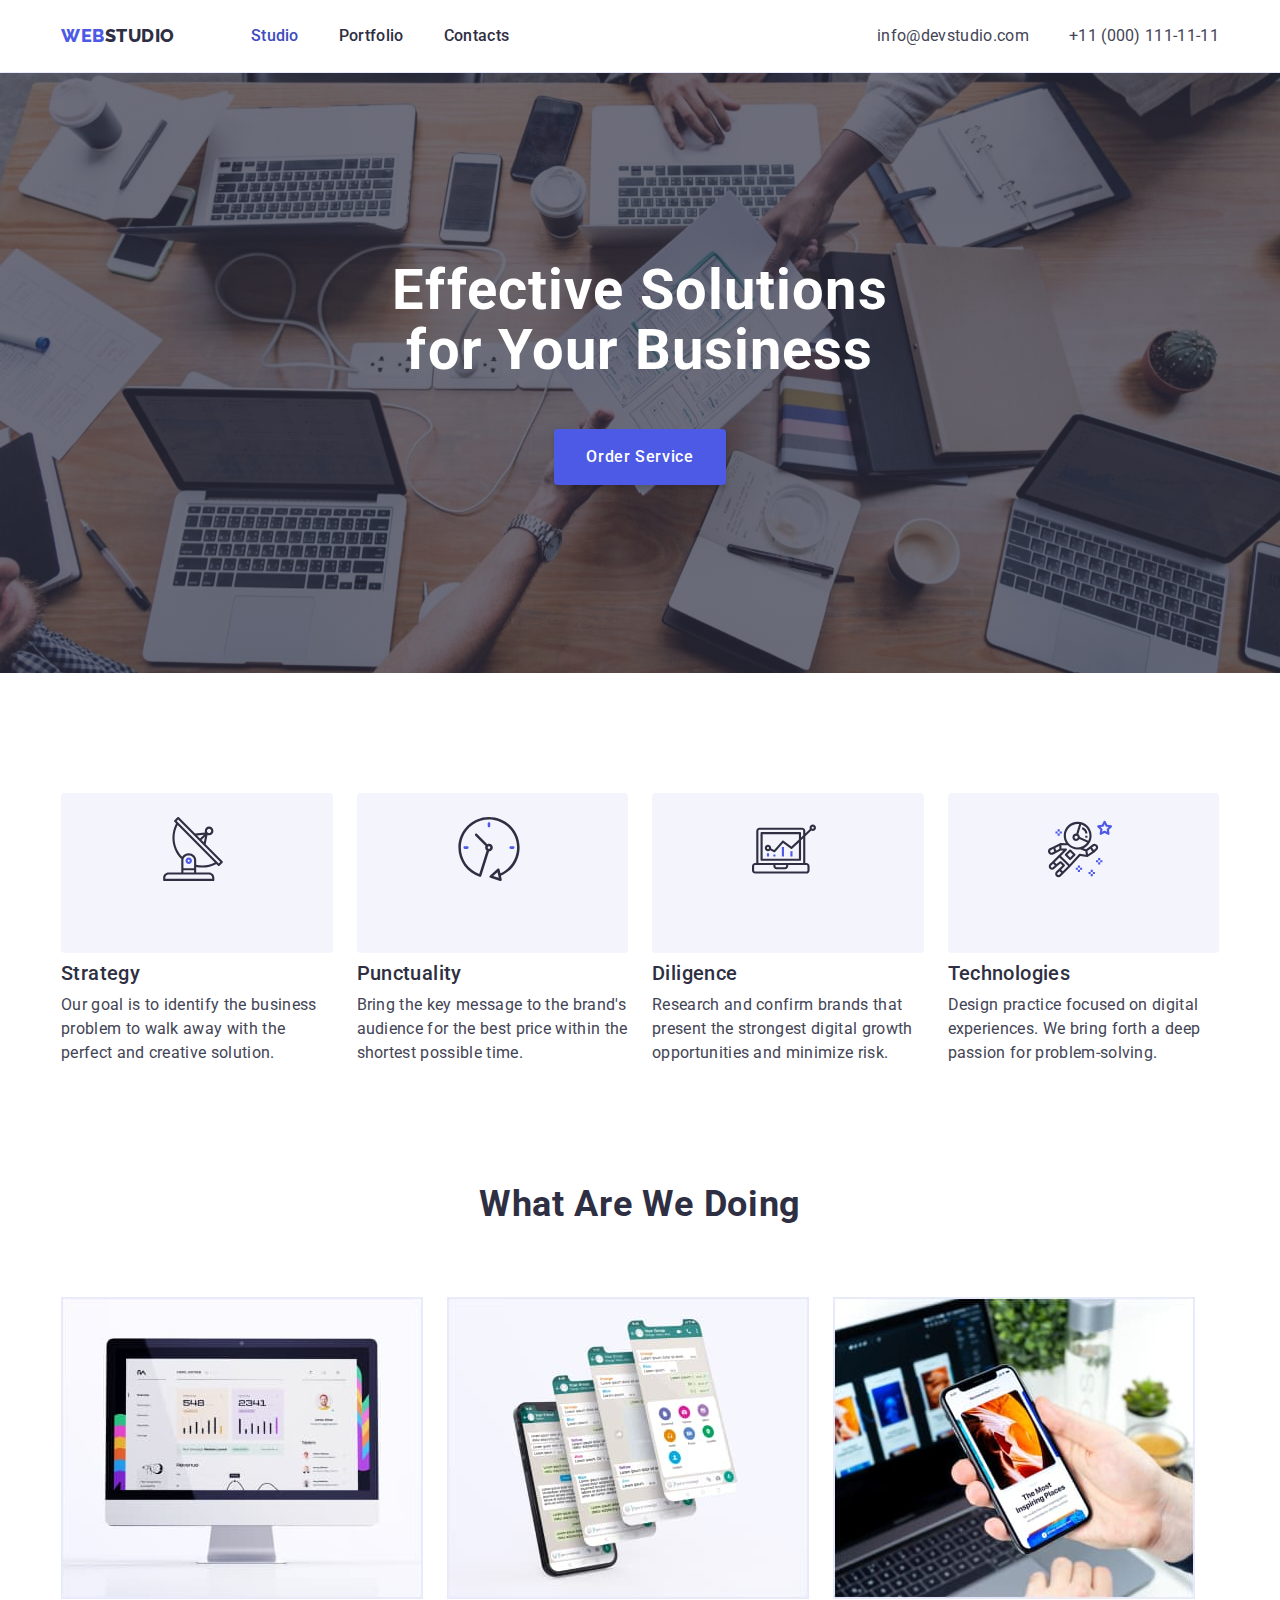
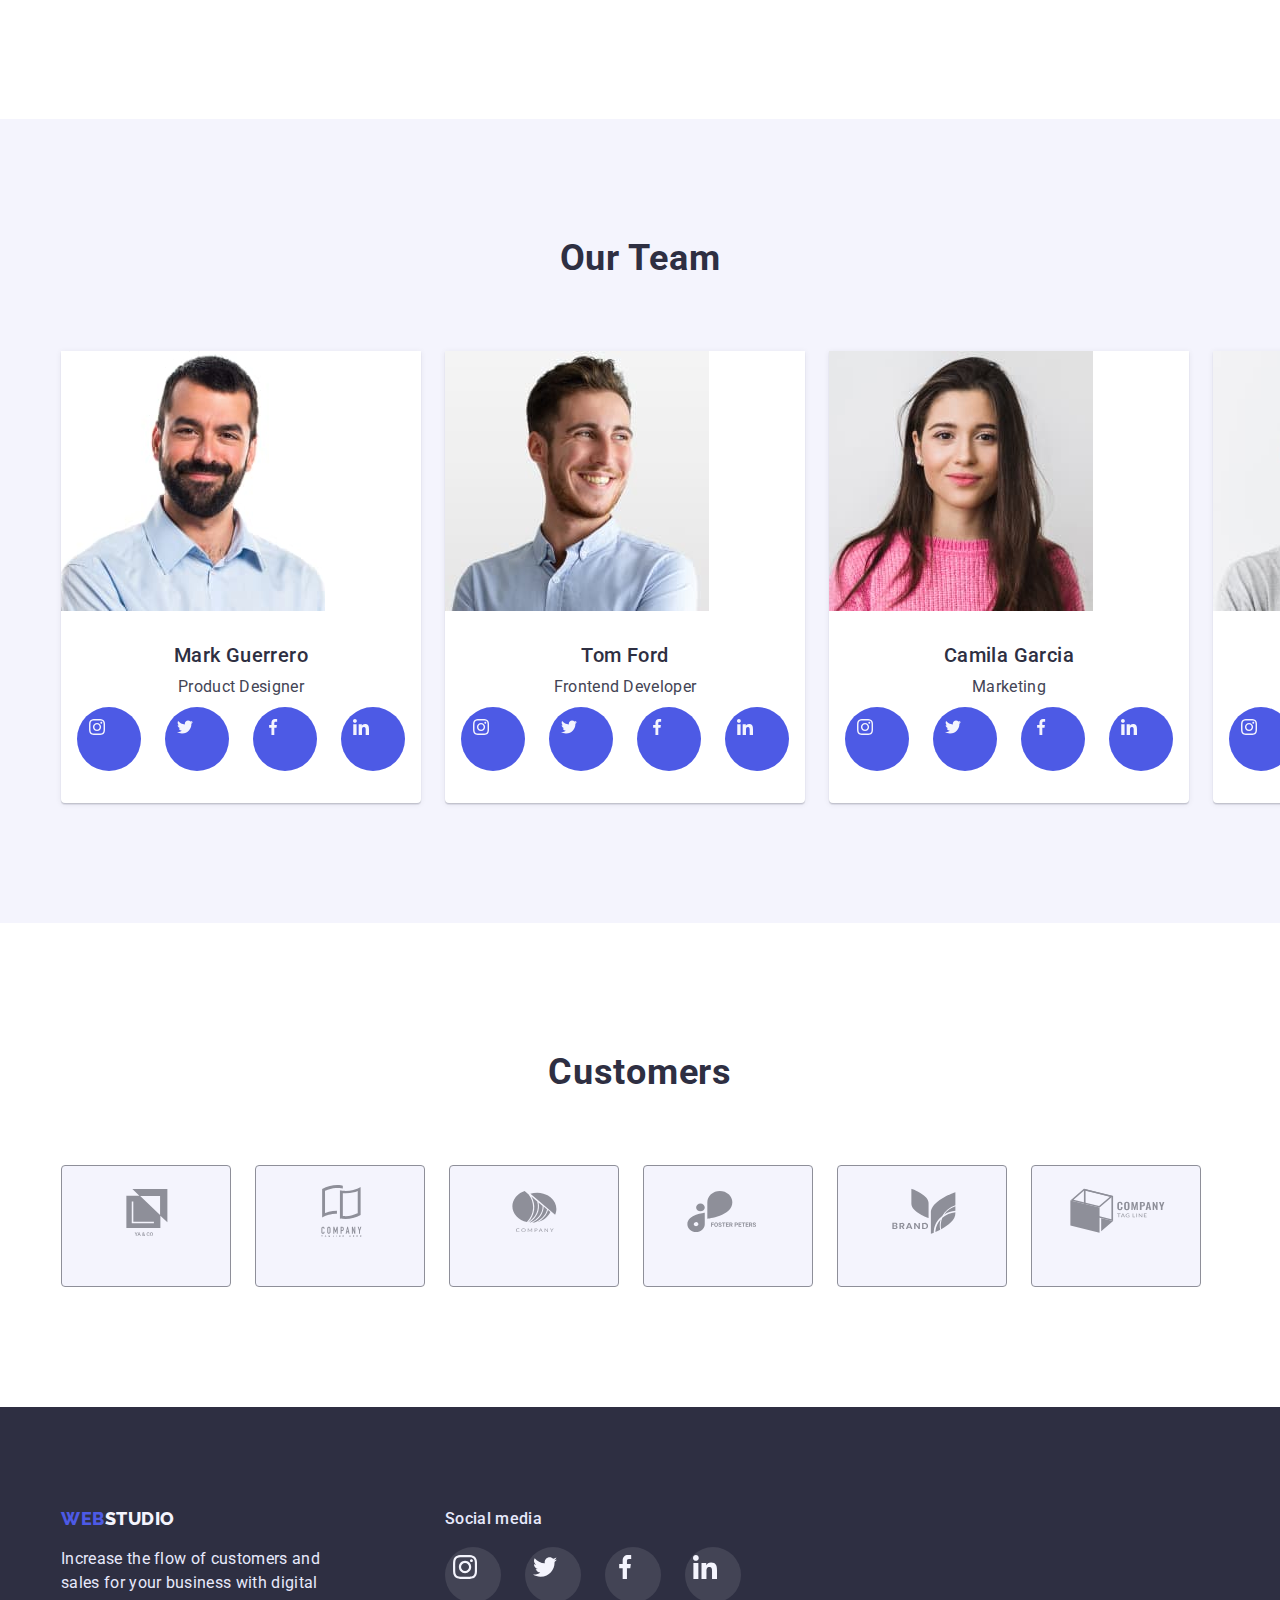
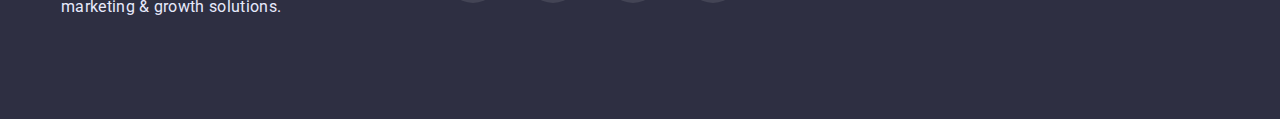
==== commit ced981bf: "fix" ====
--- a/index.html
+++ b/index.html
@@ -68,6 +68,11 @@
           <h2 class="hidden">Skills</h2>
           <ul class="skills-list">
             <li class="skills-item">
+              <div class="skills-block-icon">
+                <svg class="skills-icon" width="64px" height="64px">
+                  <use href="./images/SVG/sprite.svg#icon-antenna" />
+                </svg>
+              </div>
               <h3 class="skills-subtitle">Strategy</h3>
               <p class="skills-text">
                 Our goal is to identify the business problem to walk away with
@@ -75,6 +80,11 @@
               </p>
             </li>
             <li class="skills-item">
+              <div class="skills-block-icon">
+                <svg class="skills-icon" width="64px" height="64px">
+                  <use href="./images/SVG/sprite.svg#icon-clock" />
+                </svg>
+              </div>
               <h3 class="skills-subtitle">Punctuality</h3>
               <p class="skills-text">
                 Bring the key message to the brand's audience for the best price
@@ -82,6 +92,11 @@
               </p>
             </li>
             <li class="skills-item">
+              <div class="skills-block-icon">
+                <svg class="skills-icon" width="64px" height="64px">
+                  <use href="./images/SVG/sprite.svg#icon-diagram" />
+                </svg>
+              </div>
               <h3 class="skills-subtitle">Diligence</h3>
               <p class="skills-text">
                 Research and confirm brands that present the strongest digital
@@ -89,6 +104,11 @@
               </p>
             </li>
             <li class="skills-item">
+              <div class="skills-block-icon">
+                <svg class="skills-icon" width="64px" height="64px">
+                  <use href="./images/SVG/sprite.svg#icon-astronaut" />
+                </svg>
+              </div>
               <h3 class="skills-subtitle">Technologies</h3>
               <p class="skills-text">
                 Design practice focused on digital experiences. We bring forth a
@@ -141,16 +161,32 @@
                 <p class="team-text">Product Designer</p>
                 <ul class="team-social-list">
                   <li class="team-social-item">
-                    <a class="team-social-link" href=""></a>
-                  </li>
-                  <li class="team-social-item">
-                    <a class="team-social-link" href=""></a>
-                  </li>
-                  <li class="team-social-item">
-                    <a class="team-social-link" href=""></a>
-                  </li>
-                  <li class="team-social-item">
-                    <a class="team-social-link" href=""></a>
+                    <a class="team-social-link" href="">
+                      <svg class="team-social-icon" width="16px" height="16px">
+                        <use href="./images/SVG/sprite.svg#icon-instagram" />
+                      </svg>
+                    </a>
+                  </li>
+                  <li class="team-social-item">
+                    <a class="team-social-link" href="">
+                      <svg class="team-social-icon" width="16px" height="16px">
+                        <use href="./images/SVG/sprite.svg#icon-twitter" />
+                      </svg>
+                    </a>
+                  </li>
+                  <li class="team-social-item">
+                    <a class="team-social-link" href="">
+                      <svg class="team-social-icon" width="16px" height="16px">
+                        <use href="./images/SVG/sprite.svg#icon-facebook" />
+                      </svg>
+                    </a>
+                  </li>
+                  <li class="team-social-item">
+                    <a class="team-social-link" href="">
+                      <svg class="team-social-icon" width="16px" height="16px">
+                        <use href="./images/SVG/sprite.svg#icon-linkedin" />
+                      </svg>
+                    </a>
                   </li>
                 </ul>
               </div>
@@ -166,16 +202,32 @@
                 <p class="team-text">Frontend Developer</p>
                 <ul class="team-social-list">
                   <li class="team-social-item">
-                    <a class="team-social-link" href=""></a>
-                  </li>
-                  <li class="team-social-item">
-                    <a class="team-social-link" href=""></a>
-                  </li>
-                  <li class="team-social-item">
-                    <a class="team-social-link" href=""></a>
-                  </li>
-                  <li class="team-social-item">
-                    <a class="team-social-link" href=""></a>
+                    <a class="team-social-link" href="">
+                      <svg class="team-social-icon" width="16px" height="16px">
+                        <use href="./images/SVG/sprite.svg#icon-instagram" />
+                      </svg>
+                    </a>
+                  </li>
+                  <li class="team-social-item">
+                    <a class="team-social-link" href="">
+                      <svg class="team-social-icon" width="16px" height="16px">
+                        <use href="./images/SVG/sprite.svg#icon-twitter" />
+                      </svg>
+                    </a>
+                  </li>
+                  <li class="team-social-item">
+                    <a class="team-social-link" href="">
+                      <svg class="team-social-icon" width="16px" height="16px">
+                        <use href="./images/SVG/sprite.svg#icon-facebook" />
+                      </svg>
+                    </a>
+                  </li>
+                  <li class="team-social-item">
+                    <a class="team-social-link" href="">
+                      <svg class="team-social-icon" width="16px" height="16px">
+                        <use href="./images/SVG/sprite.svg#icon-linkedin" />
+                      </svg>
+                    </a>
                   </li>
                 </ul>
               </div>
@@ -191,16 +243,32 @@
                 <p class="team-text">Marketing</p>
                 <ul class="team-social-list">
                   <li class="team-social-item">
-                    <a class="team-social-link" href=""></a>
-                  </li>
-                  <li class="team-social-item">
-                    <a class="team-social-link" href=""></a>
-                  </li>
-                  <li class="team-social-item">
-                    <a class="team-social-link" href=""></a>
-                  </li>
-                  <li class="team-social-item">
-                    <a class="team-social-link" href=""></a>
+                    <a class="team-social-link" href="">
+                      <svg class="team-social-icon" width="16px" height="16px">
+                        <use href="./images/SVG/sprite.svg#icon-instagram" />
+                      </svg>
+                    </a>
+                  </li>
+                  <li class="team-social-item">
+                    <a class="team-social-link" href="">
+                      <svg class="team-social-icon" width="16px" height="16px">
+                        <use href="./images/SVG/sprite.svg#icon-twitter" />
+                      </svg>
+                    </a>
+                  </li>
+                  <li class="team-social-item">
+                    <a class="team-social-link" href="">
+                      <svg class="team-social-icon" width="16px" height="16px">
+                        <use href="./images/SVG/sprite.svg#icon-facebook" />
+                      </svg>
+                    </a>
+                  </li>
+                  <li class="team-social-item">
+                    <a class="team-social-link" href="">
+                      <svg class="team-social-icon" width="16px" height="16px">
+                        <use href="./images/SVG/sprite.svg#icon-linkedin" />
+                      </svg>
+                    </a>
                   </li>
                 </ul>
               </div>
@@ -216,16 +284,32 @@
                 <p class="team-text">UI Designer</p>
                 <ul class="team-social-list">
                   <li class="team-social-item">
-                    <a class="team-social-link" href=""></a>
-                  </li>
-                  <li class="team-social-item">
-                    <a class="team-social-link" href=""></a>
-                  </li>
-                  <li class="team-social-item">
-                    <a class="team-social-link" href=""></a>
-                  </li>
-                  <li class="team-social-item">
-                    <a class="team-social-link" href=""></a>
+                    <a class="team-social-link" href="">
+                      <svg class="team-social-icon" width="16px" height="16px">
+                        <use href="./images/SVG/sprite.svg#icon-instagram" />
+                      </svg>
+                    </a>
+                  </li>
+                  <li class="team-social-item">
+                    <a class="team-social-link" href="">
+                      <svg class="team-social-icon" width="16px" height="16px">
+                        <use href="./images/SVG/sprite.svg#icon-twitter" />
+                      </svg>
+                    </a>
+                  </li>
+                  <li class="team-social-item">
+                    <a class="team-social-link" href="">
+                      <svg class="team-social-icon" width="16px" height="16px">
+                        <use href="./images/SVG/sprite.svg#icon-facebook" />
+                      </svg>
+                    </a>
+                  </li>
+                  <li class="team-social-item">
+                    <a class="team-social-link" href="">
+                      <svg class="team-social-icon" width="16px" height="16px">
+                        <use href="./images/SVG/sprite.svg#icon-linkedin" />
+                      </svg>
+                    </a>
                   </li>
                 </ul>
               </div>
@@ -238,34 +322,46 @@
           <h2 class="customers-title">Customers</h2>
           <ul class="customers-list">
             <li class="customers-item">
-              <a href=""
-                ><img class="customers-logo" src="./images/Logo.jpg" alt="logo"
-              /></a>
-            </li>
-            <li class="customers-item">
-              <a href=""
-                ><img class="customers-logo" src="./images/Logo.jpg" alt="logo"
-              /></a>
-            </li>
-            <li class="customers-item">
-              <a href=""
-                ><img class="customers-logo" src="./images/Logo.jpg" alt="logo"
-              /></a>
-            </li>
-            <li class="customers-item">
-              <a href=""
-                ><img class="customers-logo" src="./images/Logo.jpg" alt="logo"
-              /></a>
-            </li>
-            <li class="customers-item">
-              <a href=""
-                ><img class="customers-logo" src="./images/Logo.jpg" alt="logo"
-              /></a>
-            </li>
-            <li class="customers-item">
-              <a href=""
-                ><img class="customers-logo" src="./images/Logo.jpg" alt="logo"
-              /></a>
+              <a class="customers-link" href="">
+                <svg class="customers-icon" width="104px" height="56px">
+                  <use href="./images/SVG/sprite.svg#icon-Logo_1" />
+                </svg>
+              </a>
+            </li>
+            <li class="customers-item">
+              <a class="customers-link" href="">
+                <svg class="customers-icon" width="104px" height="56px">
+                  <use href="./images/SVG/sprite.svg#icon-Logo_2" />
+                </svg>
+              </a>
+            </li>
+            <li class="customers-item">
+              <a class="customers-link" href="">
+                <svg class="customers-icon" width="104px" height="56px">
+                  <use href="./images/SVG/sprite.svg#icon-Logo_3" />
+                </svg>
+              </a>
+            </li>
+            <li class="customers-item">
+              <a class="customers-link" href="">
+                <svg class="customers-icon" width="104px" height="56px">
+                  <use href="./images/SVG/sprite.svg#icon-Logo_4" />
+                </svg>
+              </a>
+            </li>
+            <li class="customers-item">
+              <a class="customers-link" href="">
+                <svg class="customers-icon" width="104px" height="56px">
+                  <use href="./images/SVG/sprite.svg#icon-Logo_5" />
+                </svg>
+              </a>
+            </li>
+            <li class="customers-item">
+              <a class="customers-link" href="">
+                <svg class="customers-icon" width="104px" height="56px">
+                  <use href="./images/SVG/sprite.svg#icon-Logo_6" />
+                </svg>
+              </a>
             </li>
           </ul>
         </div>
@@ -286,16 +382,32 @@
           <p class="footer-social-title">Social media</p>
           <ul class="footer-social-list">
             <li class="footer-social-item">
-              <a class="footer-social-link" href=""></a>
+              <a class="footer-social-link" href="">
+                <svg class="footer-social-icon" width="24px" height="24px">
+                  <use href="./images/SVG/sprite.svg#icon-instagram" />
+                </svg>
+              </a>
             </li>
             <li class="footer-social-item">
-              <a class="footer-social-link" href=""></a>
+              <a class="footer-social-link" href="">
+                <svg class="footer-social-icon" width="24px" height="24px">
+                  <use href="./images/SVG/sprite.svg#icon-twitter" />
+                </svg>
+              </a>
             </li>
             <li class="footer-social-item">
-              <a class="footer-social-link" href=""></a>
+              <a class="footer-social-link" href="">
+                <svg class="footer-social-icon" width="24px" height="24px">
+                  <use href="./images/SVG/sprite.svg#icon-facebook" />
+                </svg>
+              </a>
             </li>
             <li class="footer-social-item">
-              <a class="footer-social-link" href=""></a>
+              <a class="footer-social-link" href="">
+                <svg class="footer-social-icon" width="24px" height="24px">
+                  <use href="./images/SVG/sprite.svg#icon-linkedin" />
+                </svg>
+              </a>
             </li>
           </ul>
         </div>
--- a/css/styles.css
+++ b/css/styles.css
@@ -129,7 +129,6 @@
 }
 
 .active {
-  border-bottom: 4px solid var(--color-active);
   color: var(--color-active);
 }
 
@@ -185,7 +184,7 @@
 }
 
 .skills-subtitle {
-  margin-bottom: 8px;
+  margin: 8px 0;
   letter-spacing: 0.02em;
   font-size: var(--font-size-h3);
   line-height: 1.2;
@@ -197,32 +196,12 @@
   flex-basis: calc((100% - 48px) / 4);
 }
 
-.skills-item::before {
-  content: "";
+.skills-block-icon {
   display: block;
   border-radius: 4px;
-  margin-bottom: 8px;
   background-color: var(--color-alt);
-  background-position: center;
-  background-size: 64px;
-  background-repeat: no-repeat;
   height: 112px;
-}
-
-.skills-item:nth-child(1)::before {
-  background-image: url("../sprite.svg#icon-antenna");
-}
-
-.skills-item:nth-child(2)::before {
-  background-image: url("../sprite.svg#icon-clock");
-}
-
-.skills-item:nth-child(3)::before {
-  background-image: url("../sprite.svg#icon-diagram");
-}
-
-.skills-item:nth-child(4)::before {
-  background-image: url("../sprite.svg#icon-astronaut");
+  padding: 24px 100px;
 }
 
 .skills-text {
@@ -258,8 +237,7 @@
     linear-gradient(
       rgb(77 90 229 / 10%),
       rgb(77 90 229 / 10%)
-    ),
-    url();
+    );
   background-blend-mode: soft-light, normal;
 }
 
@@ -323,42 +301,17 @@
   gap: 24px;
 }
 
-.team-social-item {
+.team-social-link {
   display: block;
   border-radius: 50%;
   background-color: var(--color-accent);
-  background-position: center;
-  background-size: 16px;
-  background-repeat: no-repeat;
   height: 40px;
   width: 40px;
-}
-
-.team-social-item:nth-child(1) {
-  background-image: url("../sprite.svg#icon-instagram");
-}
-
-.team-social-item:nth-child(2) {
-  background-image: url("../sprite.svg#icon-twitter");
-}
-
-.team-social-item:nth-child(3) {
-  background-image: url("../sprite.svg#icon-facebook");
-}
-
-.team-social-item:nth-child(4) {
-  background-image: url("../sprite.svg#icon-linkedin");
-}
-
-.team-social-item:is(:hover, :focus) {
+  padding: 12px;
+}
+
+.team-social-link:is(:hover, :focus) {
   background-color: var(--color-active);
-}
-
-.team-social-link {
-  display: block;
-  border-radius: 50%;
-  height: 40px;
-  width: 40px;
 }
 
 /* =============== CUSTOMERS =============== */
@@ -384,49 +337,14 @@
   gap: 24px;
 }
 
-.customers-item {
-  content: "";
+.customers-link {
   display: block;
   border: 1px solid var(--color-modal);
   border-radius: 4px;
   background-color: var(--color-alt);
-  background-position: center;
-  background-size: 64px;
-  background-repeat: no-repeat;
-  height: 112px;
-}
-
-.customers-item:nth-child(1) {
-  background-image: url("../sprite.svg#icon-antenna");
-}
-
-.customers-item:nth-child(2) {
-  background-image: url("../sprite.svg#icon-clock");
-}
-
-.customers-item:nth-child(3) {
-  background-image: url("../sprite.svg#icon-diagram");
-}
-
-.customers-item:nth-child(4) {
-  background-image: url("../sprite.svg#icon-astronaut");
-}
-
-.customers-item:nth-child(5) {
-  background-image: url("../sprite.svg#icon-astronaut");
-}
-
-.customers-item:nth-child(6) {
-  background-image: url("../sprite.svg#icon-astronaut");
-}
-
-.customers-item:is(:hover, :focus) {
-  border: 1px solid var(--color-active);
-}
-
-/* .customers-logo {
+  height: 88px;
   padding: 16px 32px;
-} */
+}
 
 /* =============== FOOTER =============== */
 .footer {
@@ -469,42 +387,17 @@
   gap: 24px;
 }
 
-.footer-social-item {
+.footer-social-link {
   display: block;
   border-radius: 50%;
   background-color: rgb(255 255 255 / 10%);
-  background-position: center;
-  background-size: 24px;
-  background-repeat: no-repeat;
   height: 40px;
   width: 40px;
-}
-
-.footer-social-item:nth-child(1) {
-  background-image: url("../sprite.svg#icon-instagram");
-}
-
-.footer-social-item:nth-child(2) {
-  background-image: url("../sprite.svg#icon-twitter");
-}
-
-.footer-social-item:nth-child(3) {
-  background-image: url("../sprite.svg#icon-facebook");
-}
-
-.footer-social-item:nth-child(4) {
-  background-image: url("../sprite.svg#icon-linkedin");
-}
-
-.footer-social-item:is(:hover, :focus) {
+  padding: 8px;
+}
+
+.footer-social-link:is(:hover, :focus) {
   background-color: var(--color-footer-active);
-}
-
-.footer-social-link {
-  display: block;
-  border-radius: 50%;
-  height: 40px;
-  width: 40px;
 }
 
 /***************** PORTFOLIO ******************/
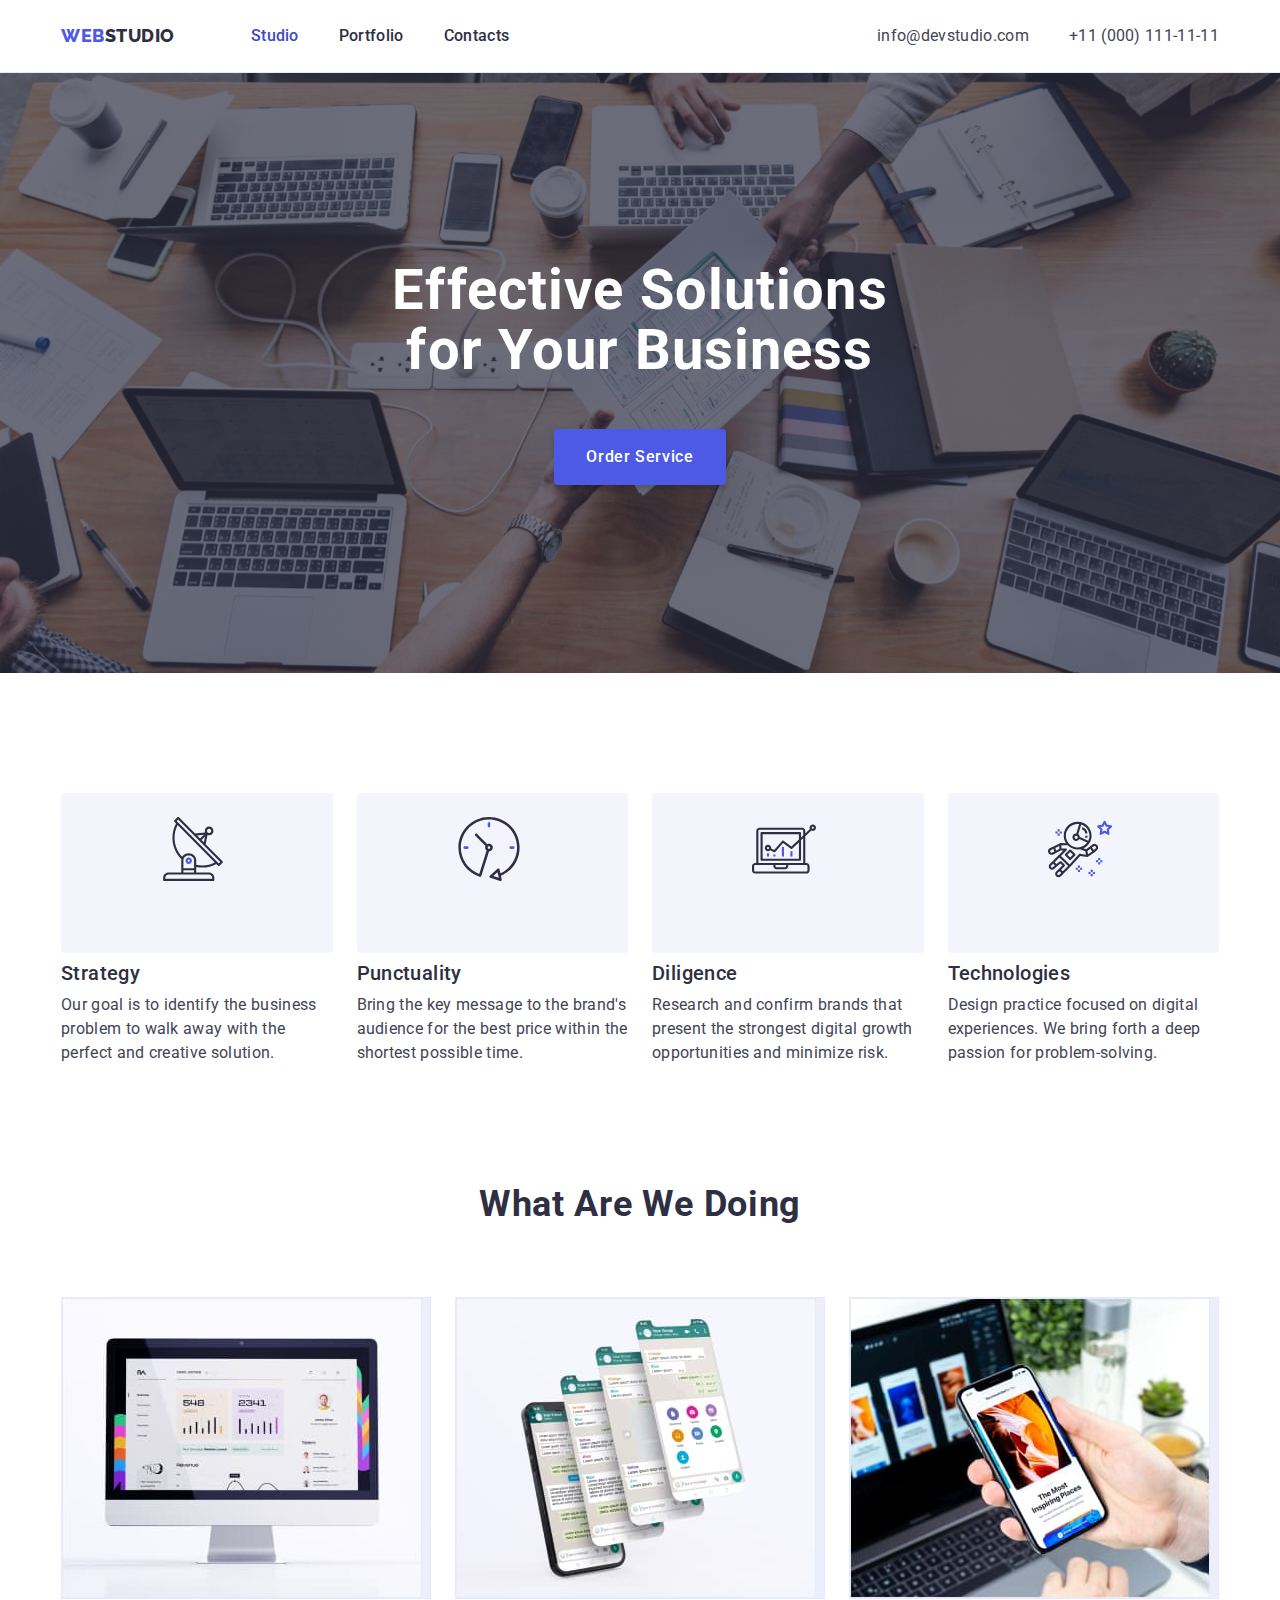
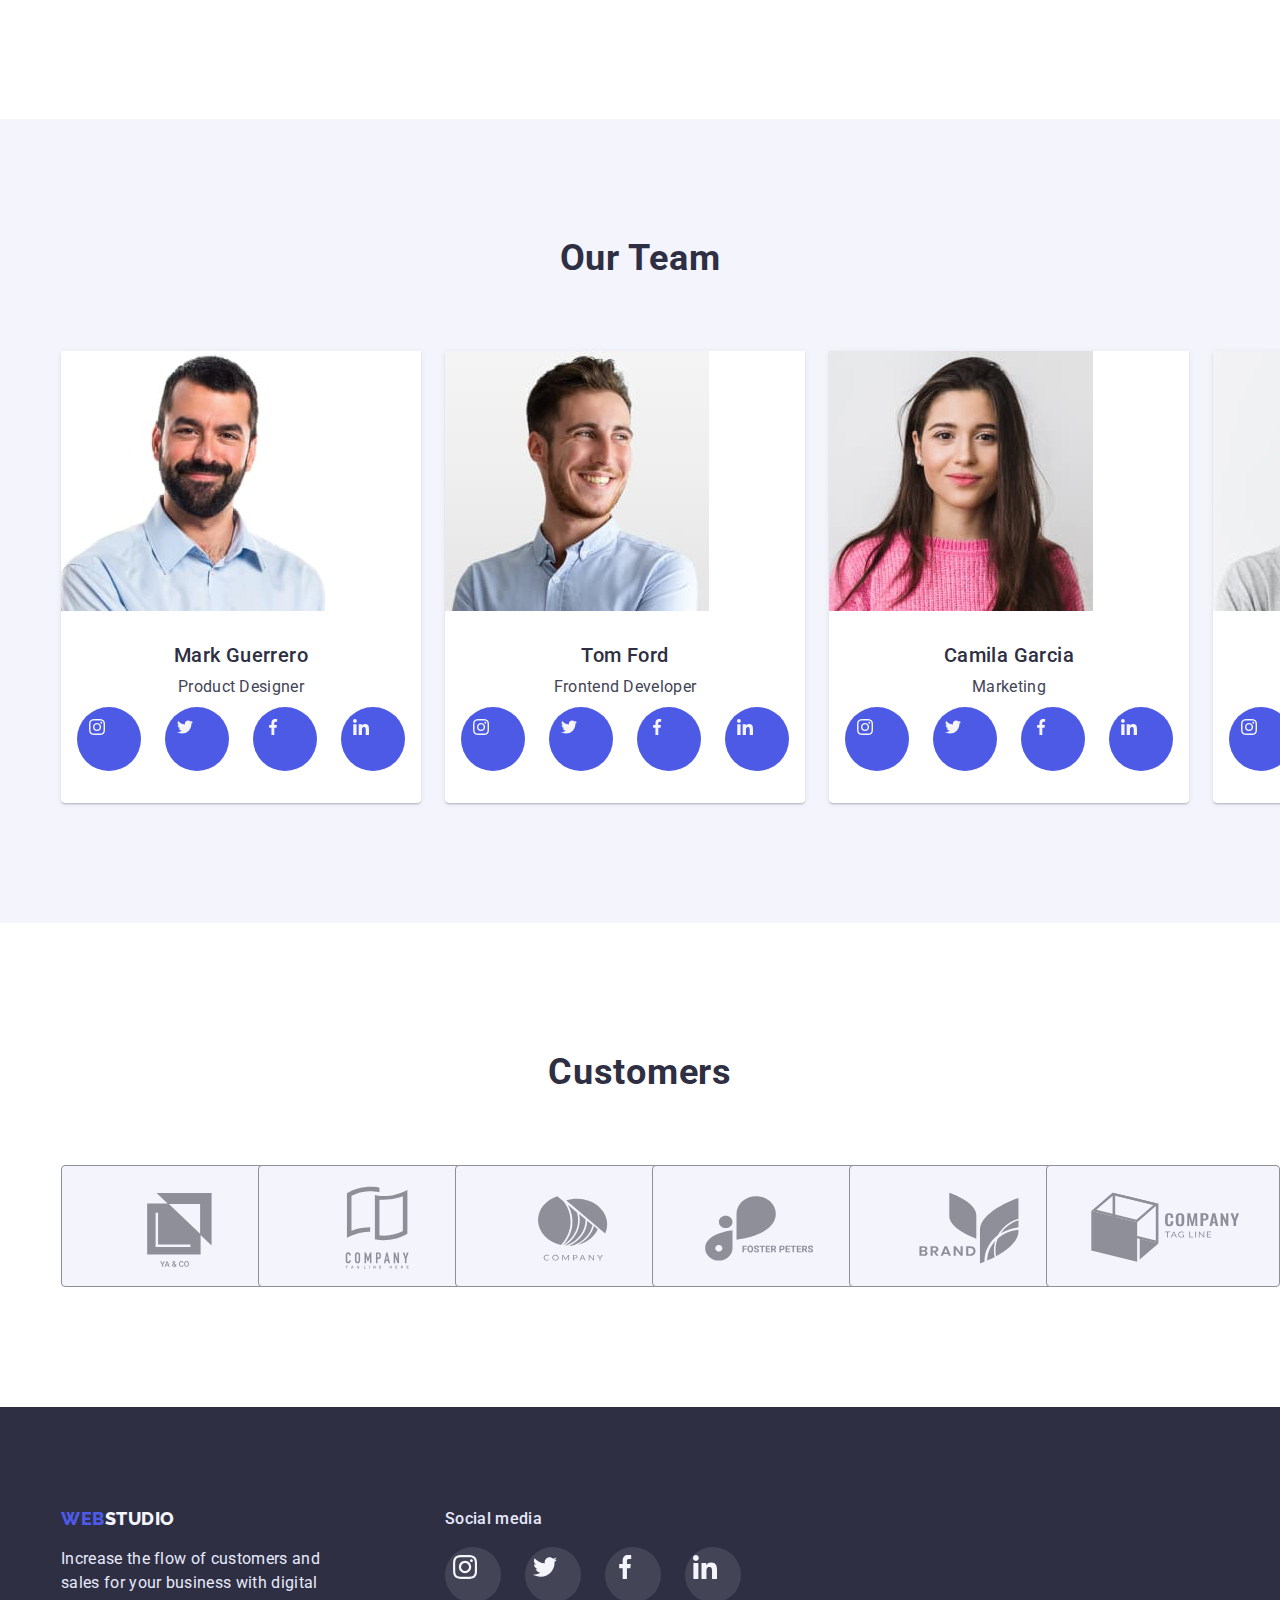
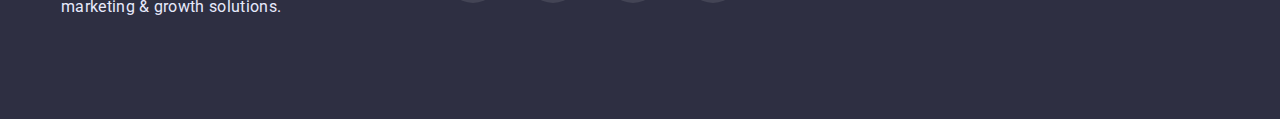
==== commit b5c3f2a0: "fix" ====
--- a/index.html
+++ b/index.html
@@ -70,7 +70,7 @@
             <li class="skills-item">
               <div class="skills-block-icon">
                 <svg class="skills-icon" width="64px" height="64px">
-                  <use href="./images/SVG/sprite.svg#icon-antenna" />
+                  <use href="./images/sprite.svg#icon-antenna" />
                 </svg>
               </div>
               <h3 class="skills-subtitle">Strategy</h3>
@@ -82,7 +82,7 @@
             <li class="skills-item">
               <div class="skills-block-icon">
                 <svg class="skills-icon" width="64px" height="64px">
-                  <use href="./images/SVG/sprite.svg#icon-clock" />
+                  <use href="./images/sprite.svg#icon-clock" />
                 </svg>
               </div>
               <h3 class="skills-subtitle">Punctuality</h3>
@@ -94,7 +94,7 @@
             <li class="skills-item">
               <div class="skills-block-icon">
                 <svg class="skills-icon" width="64px" height="64px">
-                  <use href="./images/SVG/sprite.svg#icon-diagram" />
+                  <use href="./images/sprite.svg#icon-diagram" />
                 </svg>
               </div>
               <h3 class="skills-subtitle">Diligence</h3>
@@ -106,7 +106,7 @@
             <li class="skills-item">
               <div class="skills-block-icon">
                 <svg class="skills-icon" width="64px" height="64px">
-                  <use href="./images/SVG/sprite.svg#icon-astronaut" />
+                  <use href="./images/sprite.svg#icon-astronaut" />
                 </svg>
               </div>
               <h3 class="skills-subtitle">Technologies</h3>
@@ -163,28 +163,28 @@
                   <li class="team-social-item">
                     <a class="team-social-link" href="">
                       <svg class="team-social-icon" width="16px" height="16px">
-                        <use href="./images/SVG/sprite.svg#icon-instagram" />
-                      </svg>
-                    </a>
-                  </li>
-                  <li class="team-social-item">
-                    <a class="team-social-link" href="">
-                      <svg class="team-social-icon" width="16px" height="16px">
-                        <use href="./images/SVG/sprite.svg#icon-twitter" />
-                      </svg>
-                    </a>
-                  </li>
-                  <li class="team-social-item">
-                    <a class="team-social-link" href="">
-                      <svg class="team-social-icon" width="16px" height="16px">
-                        <use href="./images/SVG/sprite.svg#icon-facebook" />
-                      </svg>
-                    </a>
-                  </li>
-                  <li class="team-social-item">
-                    <a class="team-social-link" href="">
-                      <svg class="team-social-icon" width="16px" height="16px">
-                        <use href="./images/SVG/sprite.svg#icon-linkedin" />
+                        <use href="./images/sprite.svg#icon-instagram" />
+                      </svg>
+                    </a>
+                  </li>
+                  <li class="team-social-item">
+                    <a class="team-social-link" href="">
+                      <svg class="team-social-icon" width="16px" height="16px">
+                        <use href="./images/sprite.svg#icon-twitter" />
+                      </svg>
+                    </a>
+                  </li>
+                  <li class="team-social-item">
+                    <a class="team-social-link" href="">
+                      <svg class="team-social-icon" width="16px" height="16px">
+                        <use href="./images/sprite.svg#icon-facebook" />
+                      </svg>
+                    </a>
+                  </li>
+                  <li class="team-social-item">
+                    <a class="team-social-link" href="">
+                      <svg class="team-social-icon" width="16px" height="16px">
+                        <use href="./images/sprite.svg#icon-linkedin" />
                       </svg>
                     </a>
                   </li>
@@ -204,28 +204,28 @@
                   <li class="team-social-item">
                     <a class="team-social-link" href="">
                       <svg class="team-social-icon" width="16px" height="16px">
-                        <use href="./images/SVG/sprite.svg#icon-instagram" />
-                      </svg>
-                    </a>
-                  </li>
-                  <li class="team-social-item">
-                    <a class="team-social-link" href="">
-                      <svg class="team-social-icon" width="16px" height="16px">
-                        <use href="./images/SVG/sprite.svg#icon-twitter" />
-                      </svg>
-                    </a>
-                  </li>
-                  <li class="team-social-item">
-                    <a class="team-social-link" href="">
-                      <svg class="team-social-icon" width="16px" height="16px">
-                        <use href="./images/SVG/sprite.svg#icon-facebook" />
-                      </svg>
-                    </a>
-                  </li>
-                  <li class="team-social-item">
-                    <a class="team-social-link" href="">
-                      <svg class="team-social-icon" width="16px" height="16px">
-                        <use href="./images/SVG/sprite.svg#icon-linkedin" />
+                        <use href="./images/sprite.svg#icon-instagram" />
+                      </svg>
+                    </a>
+                  </li>
+                  <li class="team-social-item">
+                    <a class="team-social-link" href="">
+                      <svg class="team-social-icon" width="16px" height="16px">
+                        <use href="./images/sprite.svg#icon-twitter" />
+                      </svg>
+                    </a>
+                  </li>
+                  <li class="team-social-item">
+                    <a class="team-social-link" href="">
+                      <svg class="team-social-icon" width="16px" height="16px">
+                        <use href="./images/sprite.svg#icon-facebook" />
+                      </svg>
+                    </a>
+                  </li>
+                  <li class="team-social-item">
+                    <a class="team-social-link" href="">
+                      <svg class="team-social-icon" width="16px" height="16px">
+                        <use href="./images/sprite.svg#icon-linkedin" />
                       </svg>
                     </a>
                   </li>
@@ -245,28 +245,28 @@
                   <li class="team-social-item">
                     <a class="team-social-link" href="">
                       <svg class="team-social-icon" width="16px" height="16px">
-                        <use href="./images/SVG/sprite.svg#icon-instagram" />
-                      </svg>
-                    </a>
-                  </li>
-                  <li class="team-social-item">
-                    <a class="team-social-link" href="">
-                      <svg class="team-social-icon" width="16px" height="16px">
-                        <use href="./images/SVG/sprite.svg#icon-twitter" />
-                      </svg>
-                    </a>
-                  </li>
-                  <li class="team-social-item">
-                    <a class="team-social-link" href="">
-                      <svg class="team-social-icon" width="16px" height="16px">
-                        <use href="./images/SVG/sprite.svg#icon-facebook" />
-                      </svg>
-                    </a>
-                  </li>
-                  <li class="team-social-item">
-                    <a class="team-social-link" href="">
-                      <svg class="team-social-icon" width="16px" height="16px">
-                        <use href="./images/SVG/sprite.svg#icon-linkedin" />
+                        <use href="./images/sprite.svg#icon-instagram" />
+                      </svg>
+                    </a>
+                  </li>
+                  <li class="team-social-item">
+                    <a class="team-social-link" href="">
+                      <svg class="team-social-icon" width="16px" height="16px">
+                        <use href="./images/sprite.svg#icon-twitter" />
+                      </svg>
+                    </a>
+                  </li>
+                  <li class="team-social-item">
+                    <a class="team-social-link" href="">
+                      <svg class="team-social-icon" width="16px" height="16px">
+                        <use href="./images/sprite.svg#icon-facebook" />
+                      </svg>
+                    </a>
+                  </li>
+                  <li class="team-social-item">
+                    <a class="team-social-link" href="">
+                      <svg class="team-social-icon" width="16px" height="16px">
+                        <use href="./images/sprite.svg#icon-linkedin" />
                       </svg>
                     </a>
                   </li>
@@ -286,28 +286,28 @@
                   <li class="team-social-item">
                     <a class="team-social-link" href="">
                       <svg class="team-social-icon" width="16px" height="16px">
-                        <use href="./images/SVG/sprite.svg#icon-instagram" />
-                      </svg>
-                    </a>
-                  </li>
-                  <li class="team-social-item">
-                    <a class="team-social-link" href="">
-                      <svg class="team-social-icon" width="16px" height="16px">
-                        <use href="./images/SVG/sprite.svg#icon-twitter" />
-                      </svg>
-                    </a>
-                  </li>
-                  <li class="team-social-item">
-                    <a class="team-social-link" href="">
-                      <svg class="team-social-icon" width="16px" height="16px">
-                        <use href="./images/SVG/sprite.svg#icon-facebook" />
-                      </svg>
-                    </a>
-                  </li>
-                  <li class="team-social-item">
-                    <a class="team-social-link" href="">
-                      <svg class="team-social-icon" width="16px" height="16px">
-                        <use href="./images/SVG/sprite.svg#icon-linkedin" />
+                        <use href="./images/sprite.svg#icon-instagram" />
+                      </svg>
+                    </a>
+                  </li>
+                  <li class="team-social-item">
+                    <a class="team-social-link" href="">
+                      <svg class="team-social-icon" width="16px" height="16px">
+                        <use href="./images/sprite.svg#icon-twitter" />
+                      </svg>
+                    </a>
+                  </li>
+                  <li class="team-social-item">
+                    <a class="team-social-link" href="">
+                      <svg class="team-social-icon" width="16px" height="16px">
+                        <use href="./images/sprite.svg#icon-facebook" />
+                      </svg>
+                    </a>
+                  </li>
+                  <li class="team-social-item">
+                    <a class="team-social-link" href="">
+                      <svg class="team-social-icon" width="16px" height="16px">
+                        <use href="./images/sprite.svg#icon-linkedin" />
                       </svg>
                     </a>
                   </li>
@@ -322,44 +322,44 @@
           <h2 class="customers-title">Customers</h2>
           <ul class="customers-list">
             <li class="customers-item">
-              <a class="customers-link" href="">
-                <svg class="customers-icon" width="104px" height="56px">
-                  <use href="./images/SVG/sprite.svg#icon-Logo_1" />
-                </svg>
-              </a>
-            </li>
-            <li class="customers-item">
-              <a class="customers-link" href="">
-                <svg class="customers-icon" width="104px" height="56px">
-                  <use href="./images/SVG/sprite.svg#icon-Logo_2" />
-                </svg>
-              </a>
-            </li>
-            <li class="customers-item">
-              <a class="customers-link" href="">
-                <svg class="customers-icon" width="104px" height="56px">
-                  <use href="./images/SVG/sprite.svg#icon-Logo_3" />
-                </svg>
-              </a>
-            </li>
-            <li class="customers-item">
-              <a class="customers-link" href="">
-                <svg class="customers-icon" width="104px" height="56px">
-                  <use href="./images/SVG/sprite.svg#icon-Logo_4" />
-                </svg>
-              </a>
-            </li>
-            <li class="customers-item">
-              <a class="customers-link" href="">
-                <svg class="customers-icon" width="104px" height="56px">
-                  <use href="./images/SVG/sprite.svg#icon-Logo_5" />
-                </svg>
-              </a>
-            </li>
-            <li class="customers-item">
-              <a class="customers-link" href="">
-                <svg class="customers-icon" width="104px" height="56px">
-                  <use href="./images/SVG/sprite.svg#icon-Logo_6" />
+              <a href="">
+                <svg class="customers-icon" width="104px" height="56px">
+                  <use href="./images/sprite.svg#icon-Logo_1" />
+                </svg>
+              </a>
+            </li>
+            <li class="customers-item">
+              <a href="">
+                <svg class="customers-icon" width="104px" height="56px">
+                  <use href="./images/sprite.svg#icon-Logo_2" />
+                </svg>
+              </a>
+            </li>
+            <li class="customers-item">
+              <a href="">
+                <svg class="customers-icon" width="104px" height="56px">
+                  <use href="./images/sprite.svg#icon-Logo_3" />
+                </svg>
+              </a>
+            </li>
+            <li class="customers-item">
+              <a href="">
+                <svg class="customers-icon" width="104px" height="56px">
+                  <use href="./images/sprite.svg#icon-Logo_4" />
+                </svg>
+              </a>
+            </li>
+            <li class="customers-item">
+              <a href="">
+                <svg class="customers-icon" width="104px" height="56px">
+                  <use href="./images/sprite.svg#icon-Logo_5" />
+                </svg>
+              </a>
+            </li>
+            <li class="customers-item">
+              <a href="">
+                <svg class="customers-icon" width="104px" height="56px">
+                  <use href="./images/sprite.svg#icon-Logo_6" />
                 </svg>
               </a>
             </li>
@@ -384,28 +384,28 @@
             <li class="footer-social-item">
               <a class="footer-social-link" href="">
                 <svg class="footer-social-icon" width="24px" height="24px">
-                  <use href="./images/SVG/sprite.svg#icon-instagram" />
+                  <use href="./images/sprite.svg#icon-instagram" />
                 </svg>
               </a>
             </li>
             <li class="footer-social-item">
               <a class="footer-social-link" href="">
                 <svg class="footer-social-icon" width="24px" height="24px">
-                  <use href="./images/SVG/sprite.svg#icon-twitter" />
+                  <use href="./images/sprite.svg#icon-twitter" />
                 </svg>
               </a>
             </li>
             <li class="footer-social-item">
               <a class="footer-social-link" href="">
                 <svg class="footer-social-icon" width="24px" height="24px">
-                  <use href="./images/SVG/sprite.svg#icon-facebook" />
+                  <use href="./images/sprite.svg#icon-facebook" />
                 </svg>
               </a>
             </li>
             <li class="footer-social-item">
               <a class="footer-social-link" href="">
                 <svg class="footer-social-icon" width="24px" height="24px">
-                  <use href="./images/SVG/sprite.svg#icon-linkedin" />
+                  <use href="./images/sprite.svg#icon-linkedin" />
                 </svg>
               </a>
             </li>
--- a/css/styles.css
+++ b/css/styles.css
@@ -193,7 +193,7 @@
 }
 
 .skills-item {
-  flex-basis: calc((100% - 48px) / 4);
+  flex-basis: calc((100% - 3 * 24px) / 4);
 }
 
 .skills-block-icon {
@@ -232,6 +232,7 @@
 }
 
 .doing-item {
+  flex-basis: calc((100% - 2 * 24px) / 3);
   border: 1px solid #e7e9fc;
   background:
     linear-gradient(
@@ -279,7 +280,7 @@
 }
 
 .team-item {
-  flex-basis: calc((100% - 48px) / 4);
+  flex-basis: calc((100% - 3 * 24px) / 4);
   border-radius: 0 0 4px 4px;
   background: var(--color-light);
   box-shadow:
@@ -337,13 +338,24 @@
   gap: 24px;
 }
 
-.customers-link {
+.customers-item {
+  flex-basis: calc((100% - 5 * 24px) / 6);
+}
+
+.customers-icon {
   display: block;
   border: 1px solid var(--color-modal);
   border-radius: 4px;
   background-color: var(--color-alt);
   height: 88px;
+  width: 168px;
   padding: 16px 32px;
+  fill: var(--color-modal);
+}
+
+.customers-icon:is(:hover, :focus) {
+  fill: var(--color-active);
+  border-color: var(--color-active);
 }
 
 /* =============== FOOTER =============== */
@@ -442,7 +454,7 @@
 }
 
 .work-item {
-  flex-basis: calc((100% - 48px) / 3);
+  flex-basis: calc((100% - 2 * 24px) / 3);
   border: 1px solid var(--color-text-light);
   box-shadow: 0 1px 6px rgb(46 47 66 / 8%);
 }
@@ -478,17 +490,9 @@
   color: var(--color-dark);
 }
 
-.work-subtitle:is(:hover, :focus) {
-  color: var(--color-active);
-}
-
 .work-text {
   letter-spacing: 0.02em;
   line-height: 1.5;
   font-weight: var(--font-regular);
   color: var(--color-text-dark);
 }
-
-.work-text:is(:hover, :focus) {
-  color: var(--color-active);
-}
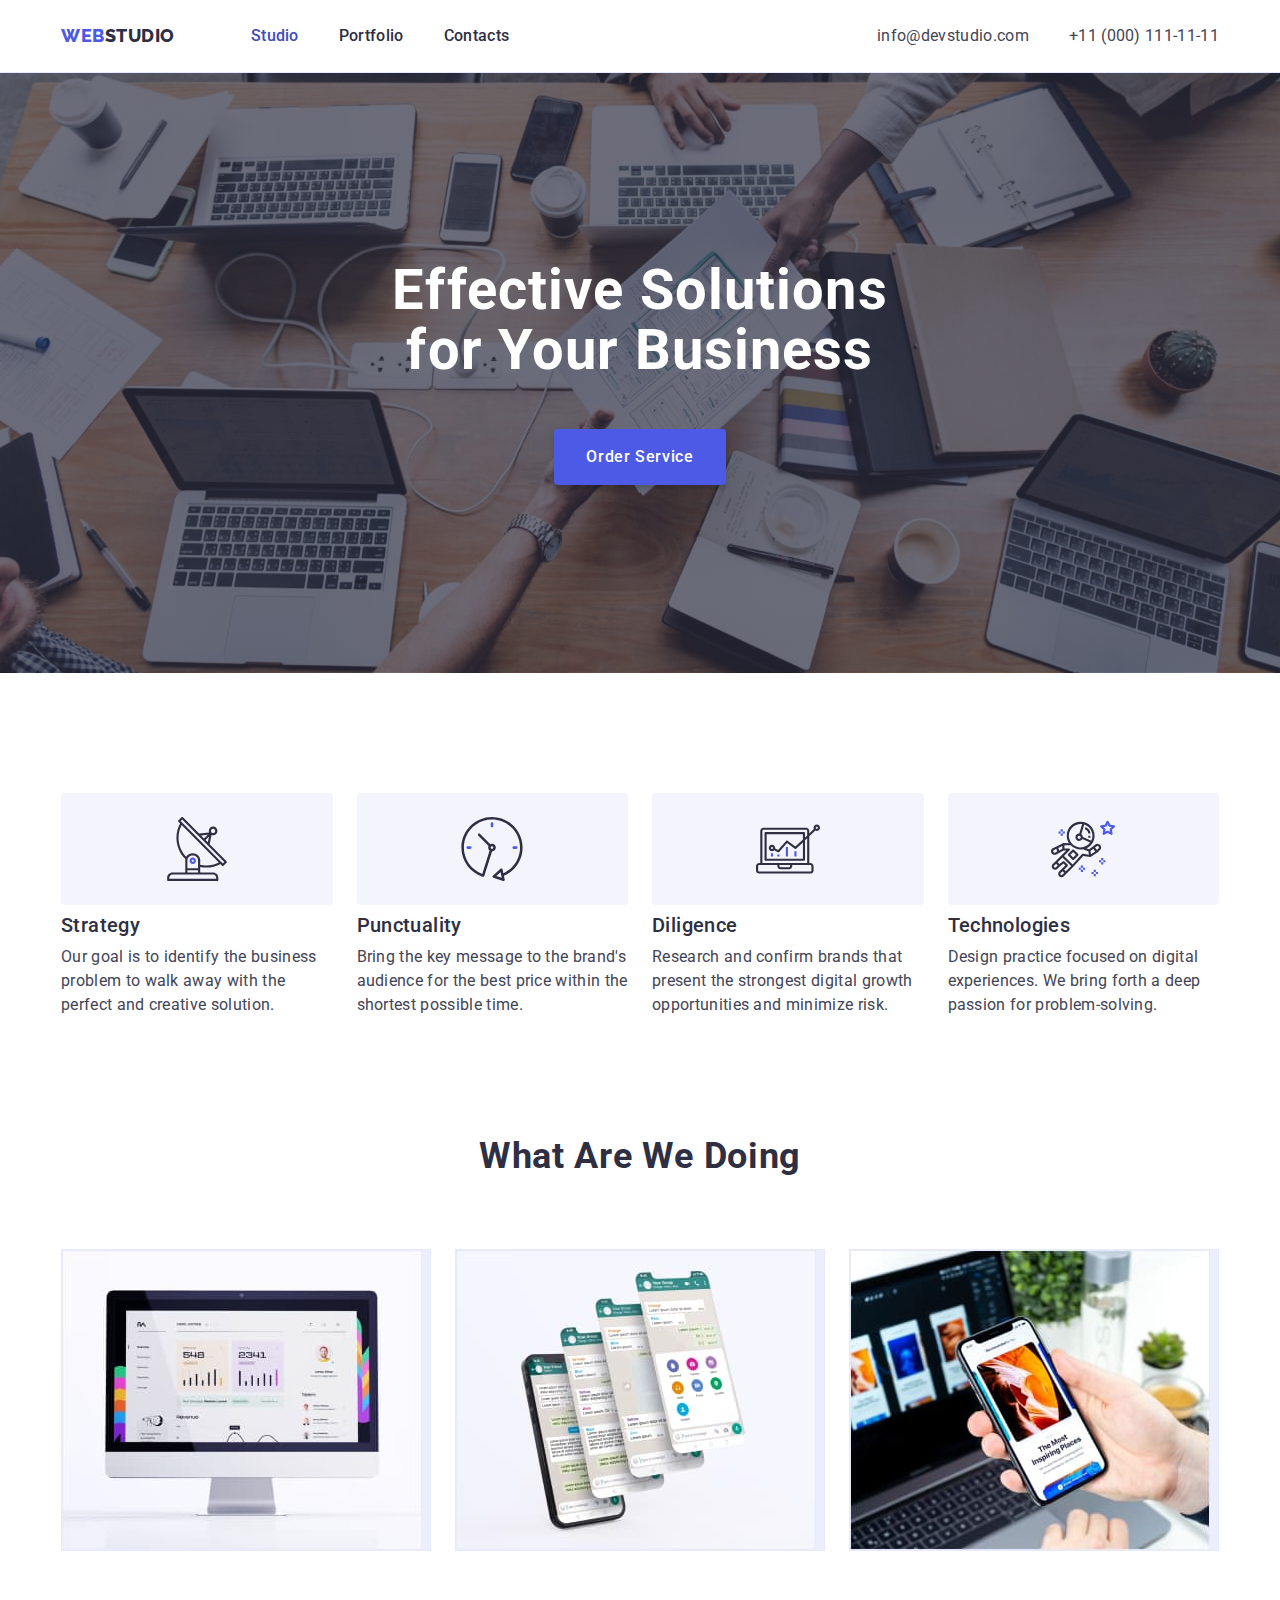
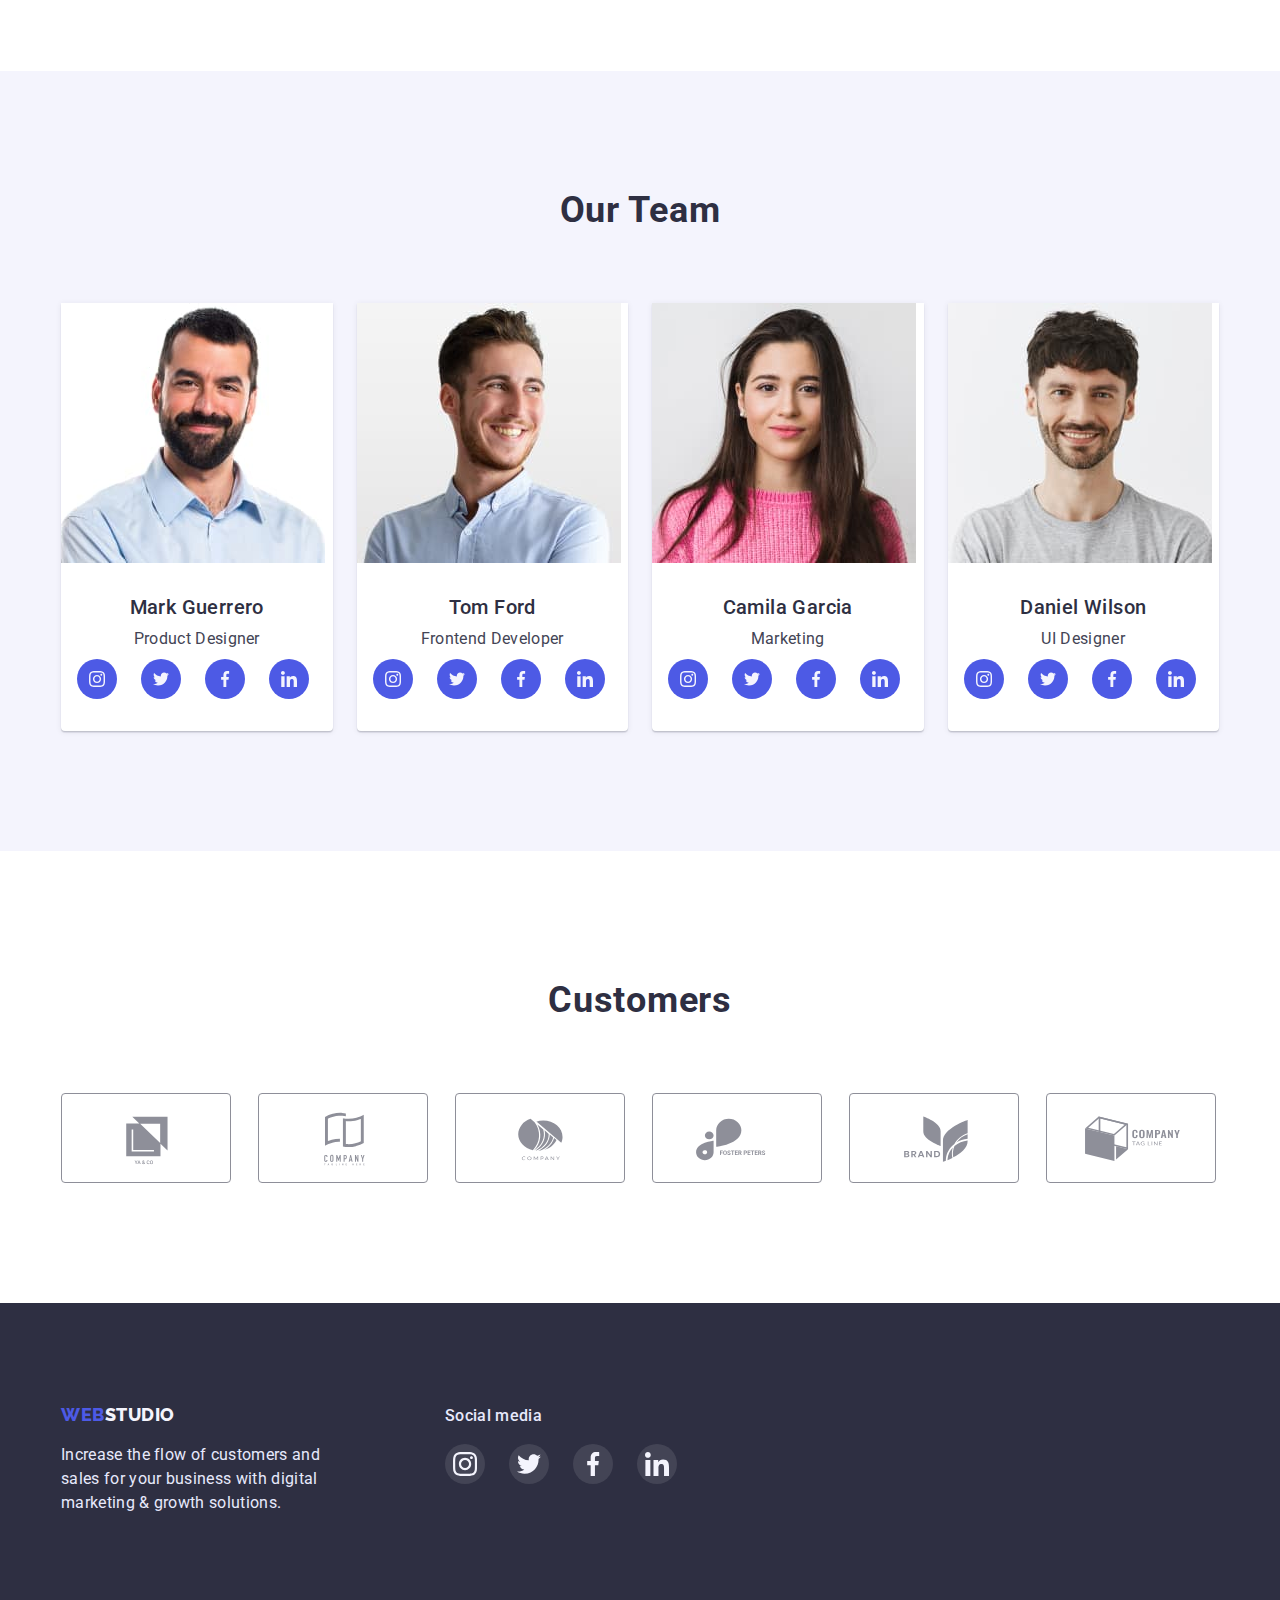
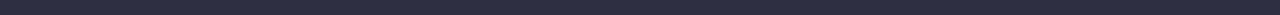
==== commit 0cd9d2bb: "fix icon" ====
--- a/index.html
+++ b/index.html
@@ -161,28 +161,40 @@
                 <p class="team-text">Product Designer</p>
                 <ul class="team-social-list">
                   <li class="team-social-item">
-                    <a class="team-social-link" href="">
+                    <a
+                      class="team-social-link"
+                      href="https://www.instagram.com"
+                      target="_blank">
                       <svg class="team-social-icon" width="16px" height="16px">
                         <use href="./images/sprite.svg#icon-instagram" />
                       </svg>
                     </a>
                   </li>
                   <li class="team-social-item">
-                    <a class="team-social-link" href="">
+                    <a
+                      class="team-social-link"
+                      href="https://twitter.com"
+                      target="_blank">
                       <svg class="team-social-icon" width="16px" height="16px">
                         <use href="./images/sprite.svg#icon-twitter" />
                       </svg>
                     </a>
                   </li>
                   <li class="team-social-item">
-                    <a class="team-social-link" href="">
+                    <a
+                      class="team-social-link"
+                      href="https://www.facebook.com"
+                      target="_blank">
                       <svg class="team-social-icon" width="16px" height="16px">
                         <use href="./images/sprite.svg#icon-facebook" />
                       </svg>
                     </a>
                   </li>
                   <li class="team-social-item">
-                    <a class="team-social-link" href="">
+                    <a
+                      class="team-social-link"
+                      href="https://www.linkedin.com"
+                      target="_blank">
                       <svg class="team-social-icon" width="16px" height="16px">
                         <use href="./images/sprite.svg#icon-linkedin" />
                       </svg>
@@ -202,28 +214,40 @@
                 <p class="team-text">Frontend Developer</p>
                 <ul class="team-social-list">
                   <li class="team-social-item">
-                    <a class="team-social-link" href="">
+                    <a
+                      class="team-social-link"
+                      href="https://www.instagram.com"
+                      target="_blank">
                       <svg class="team-social-icon" width="16px" height="16px">
                         <use href="./images/sprite.svg#icon-instagram" />
                       </svg>
                     </a>
                   </li>
                   <li class="team-social-item">
-                    <a class="team-social-link" href="">
+                    <a
+                      class="team-social-link"
+                      href="https://twitter.com"
+                      target="_blank">
                       <svg class="team-social-icon" width="16px" height="16px">
                         <use href="./images/sprite.svg#icon-twitter" />
                       </svg>
                     </a>
                   </li>
                   <li class="team-social-item">
-                    <a class="team-social-link" href="">
+                    <a
+                      class="team-social-link"
+                      href="https://www.facebook.com"
+                      target="_blank">
                       <svg class="team-social-icon" width="16px" height="16px">
                         <use href="./images/sprite.svg#icon-facebook" />
                       </svg>
                     </a>
                   </li>
                   <li class="team-social-item">
-                    <a class="team-social-link" href="">
+                    <a
+                      class="team-social-link"
+                      href="https://www.linkedin.com"
+                      target="_blank">
                       <svg class="team-social-icon" width="16px" height="16px">
                         <use href="./images/sprite.svg#icon-linkedin" />
                       </svg>
@@ -243,28 +267,39 @@
                 <p class="team-text">Marketing</p>
                 <ul class="team-social-list">
                   <li class="team-social-item">
-                    <a class="team-social-link" href="">
+                    <a
+                      class="team-social-link"
+                      href="https://www.instagram.com">
                       <svg class="team-social-icon" width="16px" height="16px">
                         <use href="./images/sprite.svg#icon-instagram" />
                       </svg>
                     </a>
                   </li>
                   <li class="team-social-item">
-                    <a class="team-social-link" href="">
+                    <a
+                      class="team-social-link"
+                      href="https://twitter.com"
+                      target="_blank">
                       <svg class="team-social-icon" width="16px" height="16px">
                         <use href="./images/sprite.svg#icon-twitter" />
                       </svg>
                     </a>
                   </li>
                   <li class="team-social-item">
-                    <a class="team-social-link" href="">
+                    <a
+                      class="team-social-link"
+                      href="https://www.facebook.com"
+                      target="_blank">
                       <svg class="team-social-icon" width="16px" height="16px">
                         <use href="./images/sprite.svg#icon-facebook" />
                       </svg>
                     </a>
                   </li>
                   <li class="team-social-item">
-                    <a class="team-social-link" href="">
+                    <a
+                      class="team-social-link"
+                      href="https://www.linkedin.com"
+                      target="_blank">
                       <svg class="team-social-icon" width="16px" height="16px">
                         <use href="./images/sprite.svg#icon-linkedin" />
                       </svg>
@@ -284,28 +319,40 @@
                 <p class="team-text">UI Designer</p>
                 <ul class="team-social-list">
                   <li class="team-social-item">
-                    <a class="team-social-link" href="">
+                    <a
+                      class="team-social-link"
+                      href="https://www.instagram.com"
+                      target="_blank">
                       <svg class="team-social-icon" width="16px" height="16px">
                         <use href="./images/sprite.svg#icon-instagram" />
                       </svg>
                     </a>
                   </li>
                   <li class="team-social-item">
-                    <a class="team-social-link" href="">
+                    <a
+                      class="team-social-link"
+                      href="https://twitter.com"
+                      target="_blank">
                       <svg class="team-social-icon" width="16px" height="16px">
                         <use href="./images/sprite.svg#icon-twitter" />
                       </svg>
                     </a>
                   </li>
                   <li class="team-social-item">
-                    <a class="team-social-link" href="">
+                    <a
+                      class="team-social-link"
+                      href="https://www.facebook.com"
+                      target="_blank">
                       <svg class="team-social-icon" width="16px" height="16px">
                         <use href="./images/sprite.svg#icon-facebook" />
                       </svg>
                     </a>
                   </li>
                   <li class="team-social-item">
-                    <a class="team-social-link" href="">
+                    <a
+                      class="team-social-link"
+                      href="https://www.linkedin.com"
+                      target="_blank">
                       <svg class="team-social-icon" width="16px" height="16px">
                         <use href="./images/sprite.svg#icon-linkedin" />
                       </svg>
@@ -322,42 +369,42 @@
           <h2 class="customers-title">Customers</h2>
           <ul class="customers-list">
             <li class="customers-item">
-              <a href="">
+              <a class="customers-link" href="" target="_blank">
                 <svg class="customers-icon" width="104px" height="56px">
                   <use href="./images/sprite.svg#icon-Logo_1" />
                 </svg>
               </a>
             </li>
             <li class="customers-item">
-              <a href="">
+              <a class="customers-link" href="" target="_blank">
                 <svg class="customers-icon" width="104px" height="56px">
                   <use href="./images/sprite.svg#icon-Logo_2" />
                 </svg>
               </a>
             </li>
             <li class="customers-item">
-              <a href="">
+              <a class="customers-link" href="" target="_blank">
                 <svg class="customers-icon" width="104px" height="56px">
                   <use href="./images/sprite.svg#icon-Logo_3" />
                 </svg>
               </a>
             </li>
             <li class="customers-item">
-              <a href="">
+              <a class="customers-link" href="" target="_blank">
                 <svg class="customers-icon" width="104px" height="56px">
                   <use href="./images/sprite.svg#icon-Logo_4" />
                 </svg>
               </a>
             </li>
             <li class="customers-item">
-              <a href="">
+              <a class="customers-link" href="" target="_blank">
                 <svg class="customers-icon" width="104px" height="56px">
                   <use href="./images/sprite.svg#icon-Logo_5" />
                 </svg>
               </a>
             </li>
             <li class="customers-item">
-              <a href="">
+              <a class="customers-link" href="" target="_blank">
                 <svg class="customers-icon" width="104px" height="56px">
                   <use href="./images/sprite.svg#icon-Logo_6" />
                 </svg>
@@ -382,28 +429,40 @@
           <p class="footer-social-title">Social media</p>
           <ul class="footer-social-list">
             <li class="footer-social-item">
-              <a class="footer-social-link" href="">
+              <a
+                class="footer-social-link"
+                href="https://www.instagram.com"
+                target="_blank">
                 <svg class="footer-social-icon" width="24px" height="24px">
                   <use href="./images/sprite.svg#icon-instagram" />
                 </svg>
               </a>
             </li>
             <li class="footer-social-item">
-              <a class="footer-social-link" href="">
+              <a
+                class="footer-social-link"
+                href="https://twitter.com"
+                target="_blank">
                 <svg class="footer-social-icon" width="24px" height="24px">
                   <use href="./images/sprite.svg#icon-twitter" />
                 </svg>
               </a>
             </li>
             <li class="footer-social-item">
-              <a class="footer-social-link" href="">
+              <a
+                class="footer-social-link"
+                href="https://www.facebook.com"
+                target="_blank">
                 <svg class="footer-social-icon" width="24px" height="24px">
                   <use href="./images/sprite.svg#icon-facebook" />
                 </svg>
               </a>
             </li>
             <li class="footer-social-item">
-              <a class="footer-social-link" href="">
+              <a
+                class="footer-social-link"
+                href="https://www.linkedin.com"
+                target="_blank">
                 <svg class="footer-social-icon" width="24px" height="24px">
                   <use href="./images/sprite.svg#icon-linkedin" />
                 </svg>
--- a/css/styles.css
+++ b/css/styles.css
@@ -133,13 +133,14 @@
 }
 
 /* =============== HERO =============== */
+
 .hero {
   background:
     linear-gradient(
       var(--color-bgd-hero),
       var(--color-bgd-hero)
-    ),
-    url("../images/home/hero/people-office.jpg") 50% 0/cover var(--color-dark);
+    ) no-repeat center/1440px auto,
+    url("../images/home/hero/people-office.jpg") no-repeat center/1440px auto var(--color-dark);
   padding-top: 188px;
   padding-bottom: 188px;
 }
@@ -197,11 +198,11 @@
 }
 
 .skills-block-icon {
-  display: block;
+  display: flex;
+  justify-content: center;
   border-radius: 4px;
   background-color: var(--color-alt);
   height: 112px;
-  padding: 24px 100px;
 }
 
 .skills-text {
@@ -303,12 +304,12 @@
 }
 
 .team-social-link {
-  display: block;
+  display: flex;
+  justify-content: center;
   border-radius: 50%;
   background-color: var(--color-accent);
   height: 40px;
   width: 40px;
-  padding: 12px;
 }
 
 .team-social-link:is(:hover, :focus) {
@@ -342,18 +343,17 @@
   flex-basis: calc((100% - 5 * 24px) / 6);
 }
 
-.customers-icon {
-  display: block;
+.customers-link {
+  display: flex;
+  justify-content: center;
   border: 1px solid var(--color-modal);
   border-radius: 4px;
-  background-color: var(--color-alt);
   height: 88px;
   width: 168px;
-  padding: 16px 32px;
   fill: var(--color-modal);
 }
 
-.customers-icon:is(:hover, :focus) {
+.customers-link:is(:hover, :focus) {
   fill: var(--color-active);
   border-color: var(--color-active);
 }
@@ -367,6 +367,7 @@
 
 .footer .container {
   display: flex;
+  align-items: baseline;
 }
 
 .footer-content {
@@ -400,12 +401,12 @@
 }
 
 .footer-social-link {
-  display: block;
+  display: flex;
+  justify-content: center;
   border-radius: 50%;
   background-color: rgb(255 255 255 / 10%);
   height: 40px;
   width: 40px;
-  padding: 8px;
 }
 
 .footer-social-link:is(:hover, :focus) {
@@ -454,14 +455,17 @@
 }
 
 .work-item {
+  display: flex;
   flex-basis: calc((100% - 2 * 24px) / 3);
+}
+
+.work-link {
   border: 1px solid var(--color-text-light);
   box-shadow: 0 1px 6px rgb(46 47 66 / 8%);
 }
 
-.work-item:is(:hover, :focus) {
-  border: 0.5px solid #f4f4fd;
-  border: none;
+.work-link:is(:hover, :focus) {
+  border-color: var(--color-alt);
   box-shadow:
     0 1px 6px rgb(46 47 66 / 8%),
     0 1px 1px rgb(46 47 66 / 16%),
@@ -475,6 +479,7 @@
       rgb(77 90 229 / 10%),
       rgb(77 90 229 / 10%)
     );
+  background-blend-mode: soft-light, normal;
 }
 
 .work-content {
